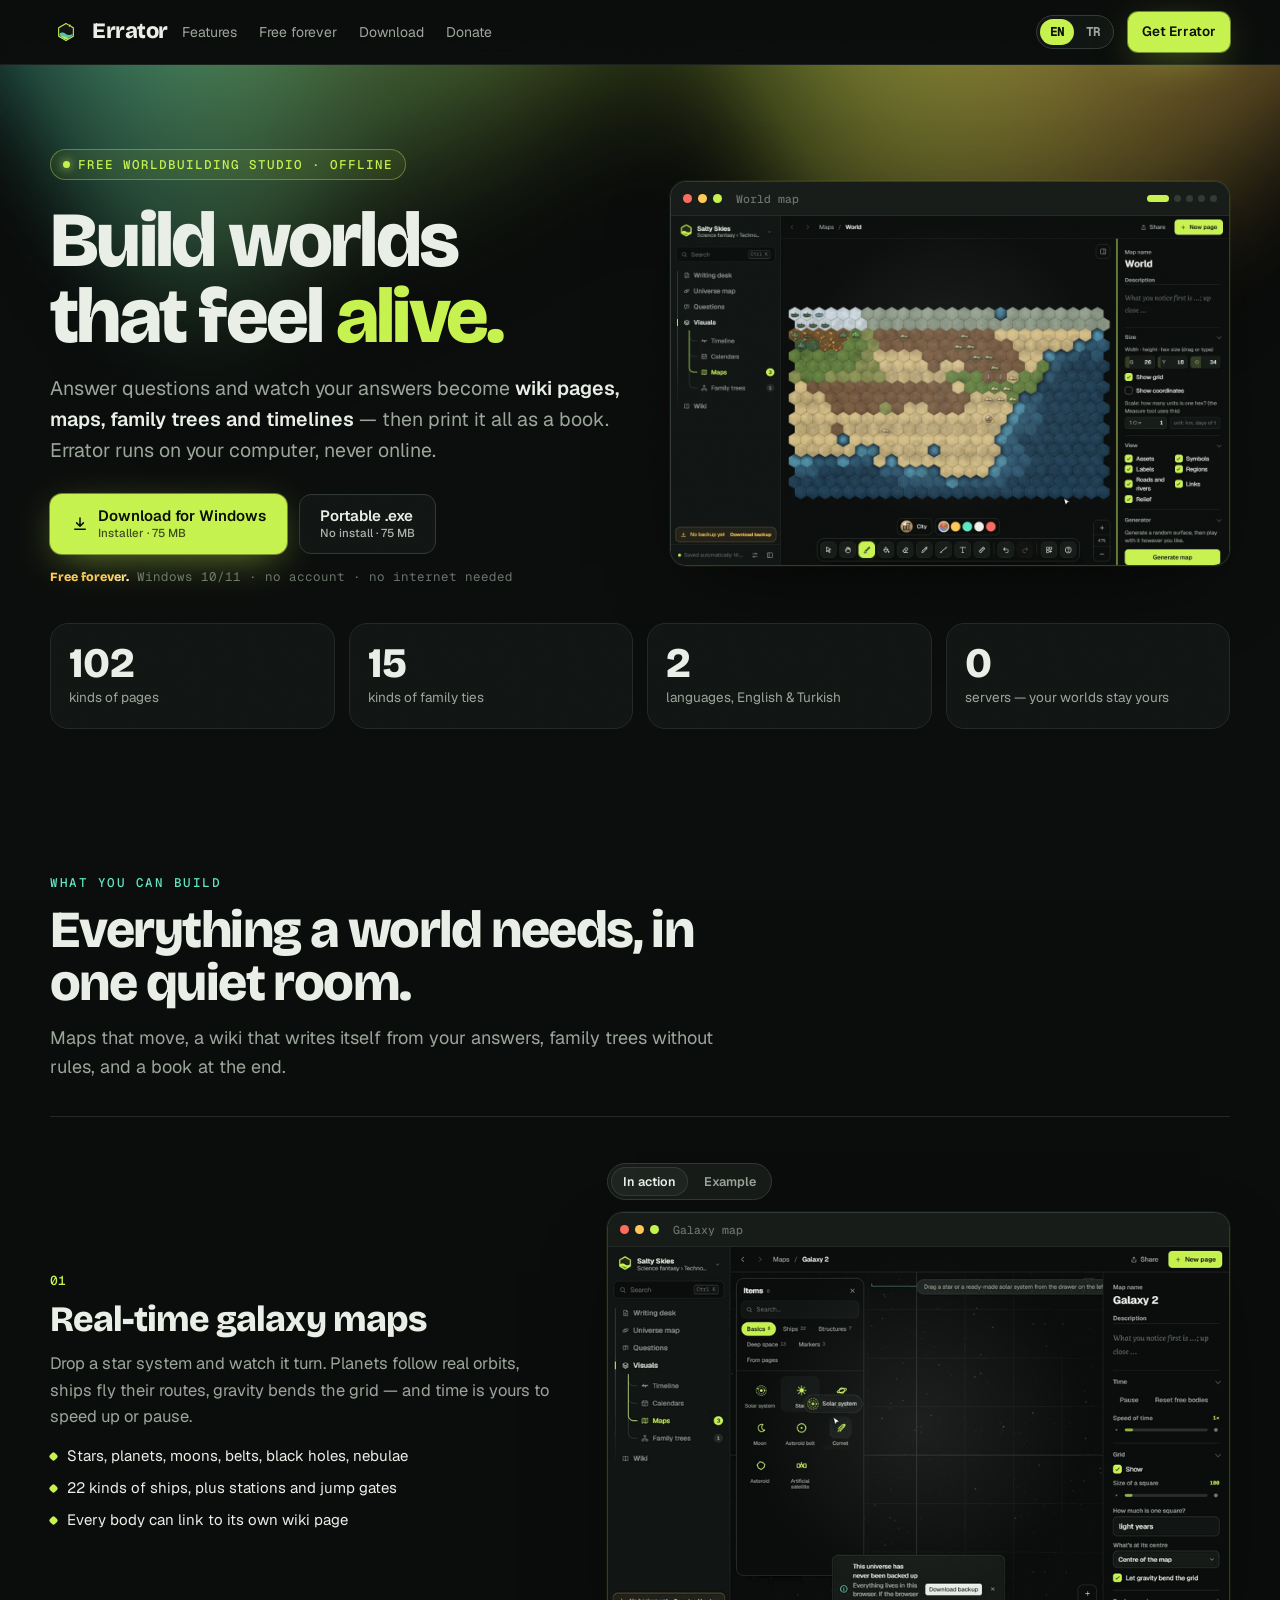
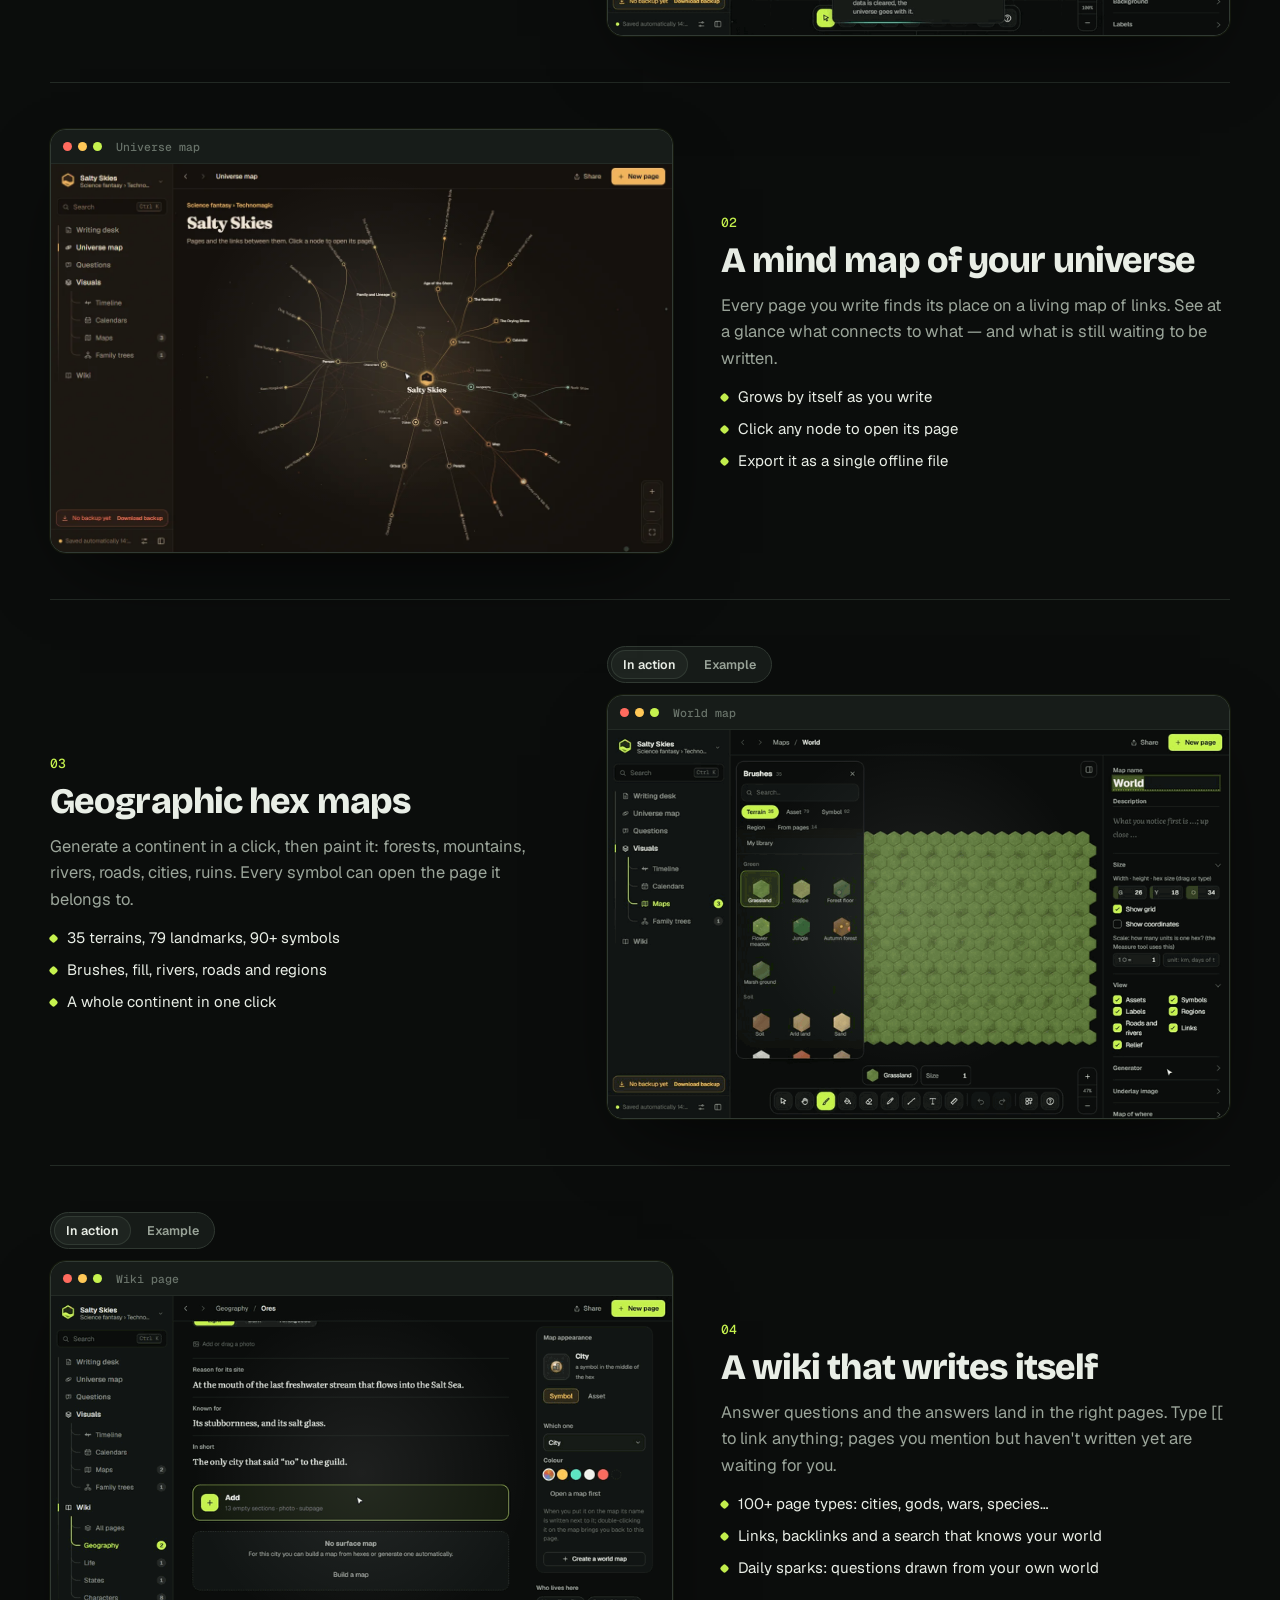
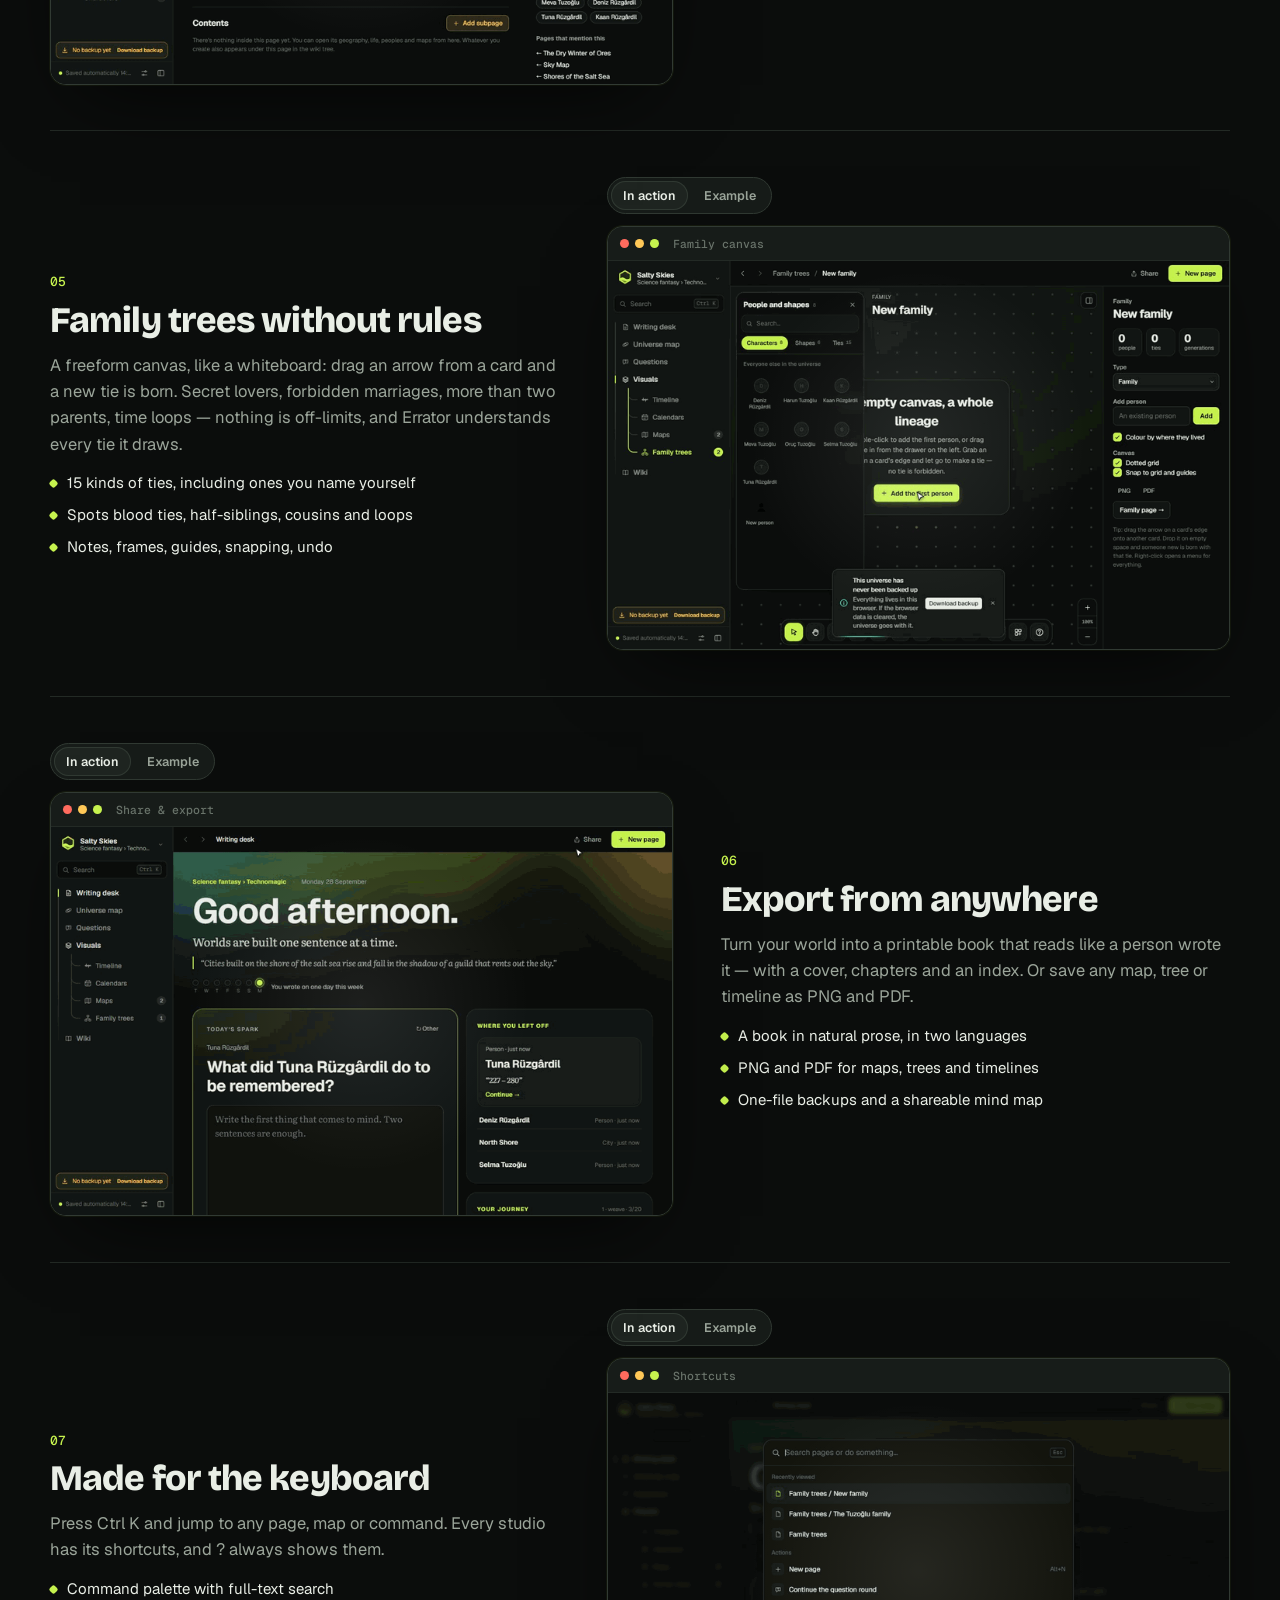
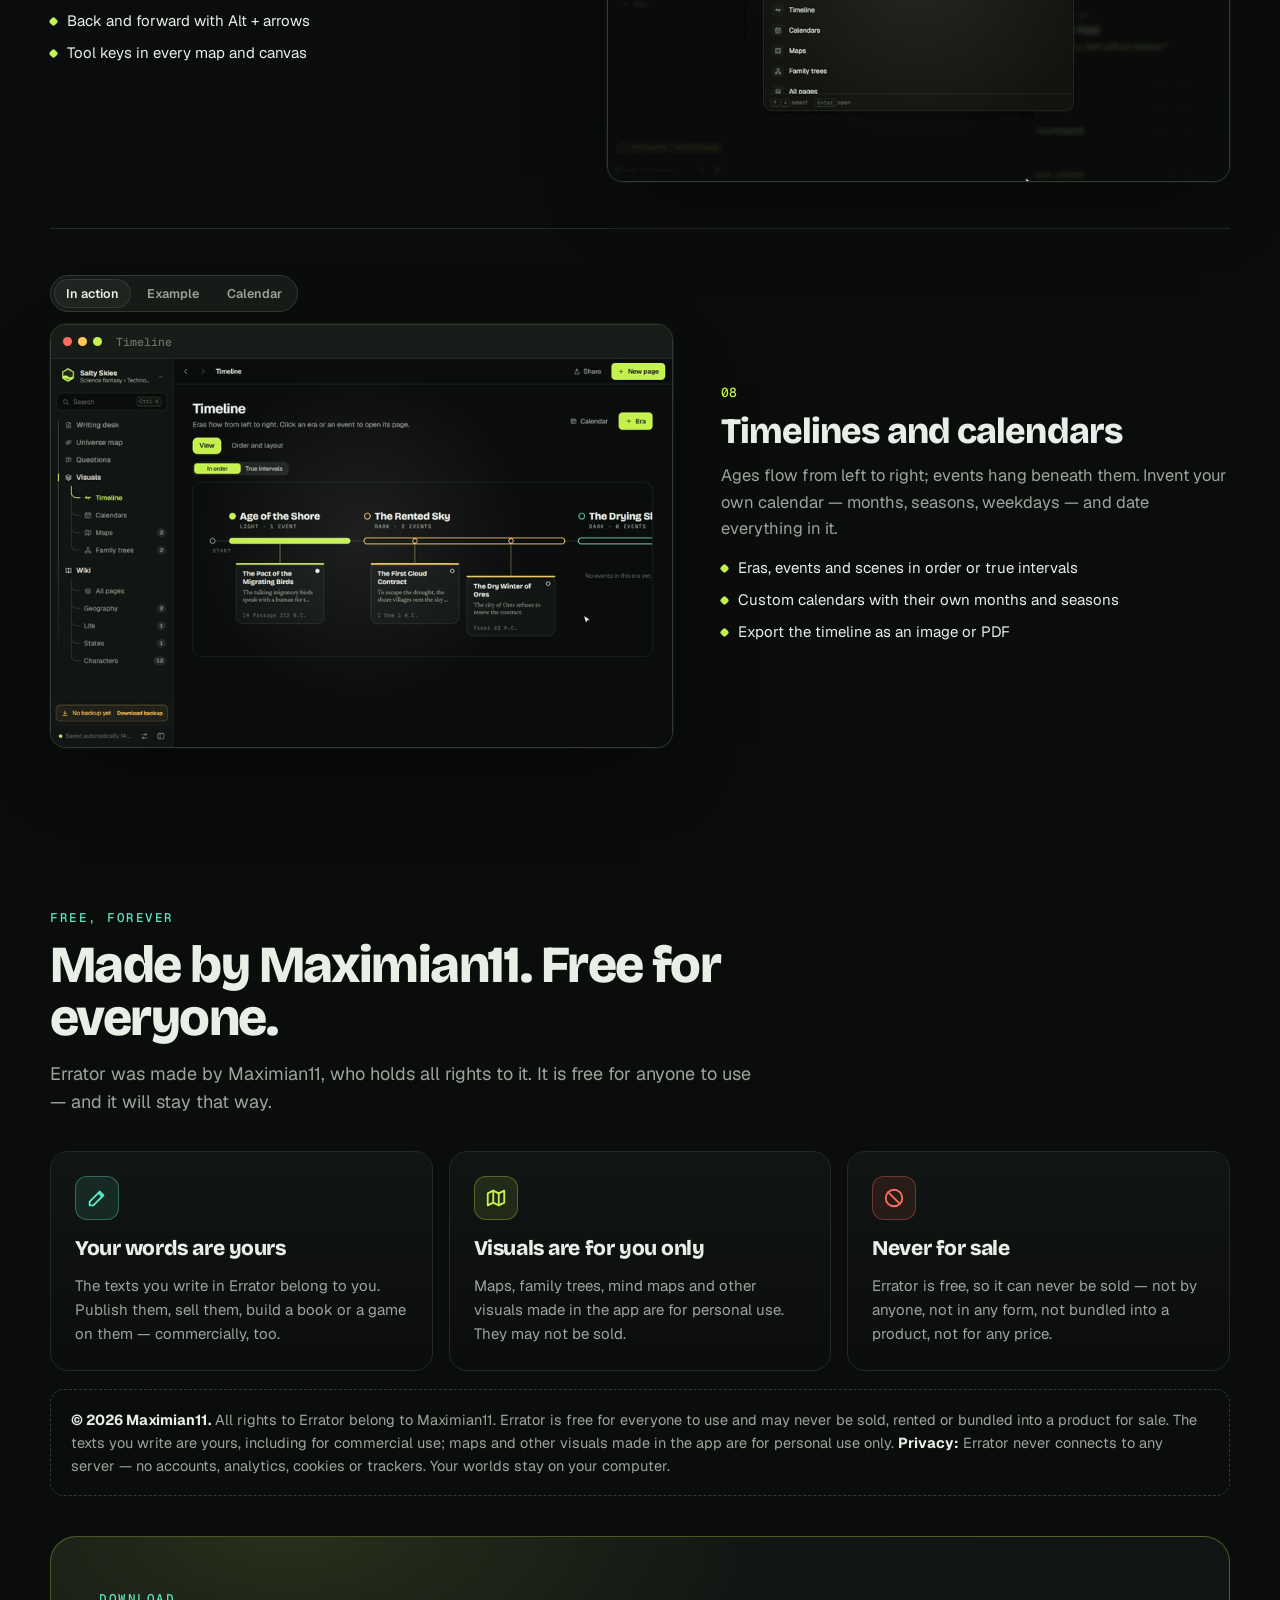
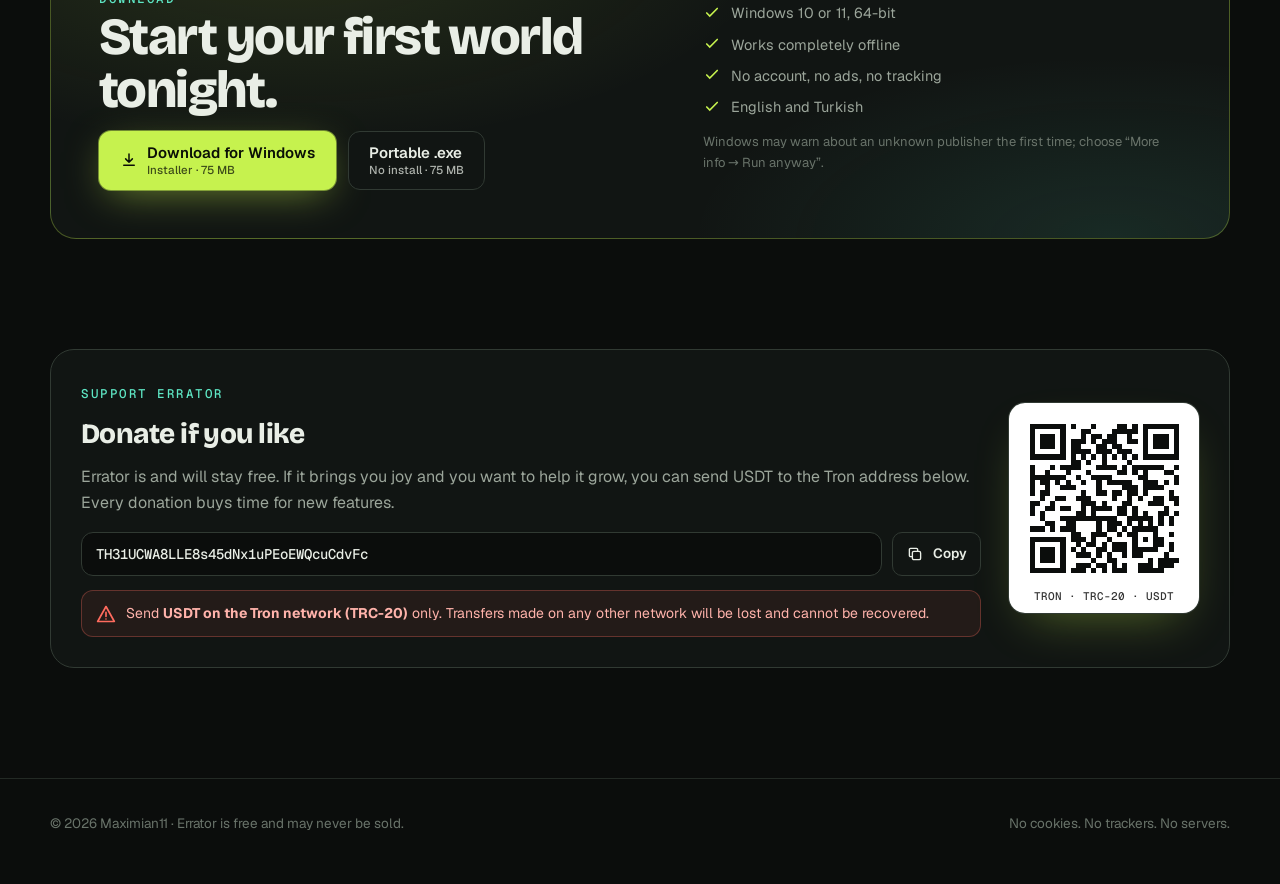
==== index.html @ 15fc93a7 "Add files via upload" ====
<!doctype html>
<html lang="en">
<head>
<meta charset="utf-8">
<meta name="viewport" content="width=device-width,initial-scale=1,viewport-fit=cover">
<title>Errator — a free worldbuilding studio</title>
<meta name="description" content="Errator is a free, offline worldbuilding studio: real-time galaxy maps, hex world maps, a living wiki, freeform family trees, timelines, calendars and printable books. Made by Maximian11.">
<meta name="theme-color" content="#0B0D0C">
<!-- İndirme adresi: boş kalırsa site github.io'daysa aynı reponun Releases'ından, değilse downloads/ klasöründen indirir.
     Başka bir yerde barındırırsan buraya exe'lerin bulunduğu klasörün adresini yaz, örn. https://github.com/KULLANICI/errator/releases/latest/download/ -->
<meta name="errator-release" content="">
<link rel="icon" type="image/png" href="assets/favicon.png">
<link rel="stylesheet" href="assets/fonts.css">
<script>document.documentElement.classList.add("js")</script>
<style>
/* Errator — Radyoaktif Limonata */
:root{--bg:#0B0D0C;--s1:#111513;--s2:#171C19;--s3:#1F2521;--line:#232A25;--line2:#313A33;--text:#E9EEE6;--muted:#9BA59A;--dim:#69736A;
  --lime:#C6F24E;--amber:#FFC857;--teal:#5EE6C4;--danger:#FF6B5E;--on-lime:#0A0F06;
  --display:"Bricolage Grotesque","Arial Narrow",system-ui,sans-serif;--ui:"Geist",system-ui,-apple-system,"Segoe UI",sans-serif;--mono:"Geist Mono",ui-monospace,Menlo,Consolas,monospace;--read:"Newsreader",Georgia,serif;
  --ease:cubic-bezier(.22,.8,.24,1);--r:18px;color-scheme:dark}
*{box-sizing:border-box}
html{scroll-behavior:smooth;-webkit-text-size-adjust:100%}
body{margin:0;background:var(--bg);color:var(--text);font-family:var(--ui);font-size:16px;line-height:1.6;-webkit-font-smoothing:antialiased;overflow-x:hidden}
body::before{content:"";position:fixed;inset:0;pointer-events:none;z-index:100;opacity:.045;mix-blend-mode:overlay;background-image:url("data:image/svg+xml,%3Csvg xmlns='http://www.w3.org/2000/svg' width='160' height='160'%3E%3Cfilter id='n'%3E%3CfeTurbulence type='fractalNoise' baseFrequency='.9' numOctaves='3' stitchTiles='stitch'/%3E%3C/filter%3E%3Crect width='100%25' height='100%25' filter='url(%23n)'/%3E%3C/svg%3E")}
a{color:inherit}
img{max-width:100%;display:block}
::selection{background:rgba(198,242,78,.3)}
:focus-visible{outline:2px solid var(--lime);outline-offset:3px;border-radius:6px}
.wrap{width:min(1180px,100% - 32px);margin:0 auto}
/* nav */
.nav{position:sticky;top:0;z-index:50;backdrop-filter:blur(14px);-webkit-backdrop-filter:blur(14px);background:color-mix(in srgb,var(--bg) 78%,transparent);border-bottom:1px solid color-mix(in srgb,var(--line) 70%,transparent)}
.nav .wrap{display:flex;align-items:center;gap:14px;height:64px}
.brand{display:flex;align-items:center;gap:10px;text-decoration:none;font-family:var(--display);font-weight:800;font-size:22px;letter-spacing:-.02em}
.brand img{width:32px;height:32px}
.nav .sp{flex:1}
.nav-links{display:flex;gap:22px;font-size:14px;color:var(--muted)}
.nav-links a{text-decoration:none;transition:color .2s}.nav-links a:hover{color:var(--text)}
.lang{display:inline-flex;border:1px solid var(--line2);border-radius:999px;padding:3px;gap:2px;background:var(--s1)}
.lang button{all:unset;cursor:pointer;font:600 12px var(--mono);padding:5px 10px;border-radius:999px;color:var(--muted)}
.lang button[aria-pressed="true"]{background:var(--lime);color:var(--on-lime)}
/* buttons */
.btn{all:unset;box-sizing:border-box;cursor:pointer;display:inline-flex;align-items:center;justify-content:center;gap:9px;padding:12px 20px;border-radius:12px;font-weight:600;font-size:15px;border:1px solid var(--line2);background:var(--s1);color:var(--text);transition:transform .2s var(--ease),background .2s,border-color .2s,box-shadow .2s;position:relative;text-align:center}
.btn:hover{border-color:var(--muted)}
.btn.primary{background:var(--lime);color:var(--on-lime);border-color:transparent;box-shadow:0 0 0 1px rgba(198,242,78,.5),0 10px 40px -10px rgba(198,242,78,.55)}
.btn.primary:hover{box-shadow:0 0 0 1px rgba(198,242,78,.7),0 14px 50px -8px rgba(198,242,78,.7)}
.btn svg{width:18px;height:18px;flex:none}
.btn small{display:block;font-weight:500;font-size:11.5px;opacity:.72}
.btn .bt{display:flex;flex-direction:column;align-items:flex-start;line-height:1.25}
.btn.sm{padding:8px 13px;font-size:13.5px;border-radius:10px}
/* hero */
.hero{position:relative;padding:84px 0 40px;overflow:hidden}
.hero-sky{position:absolute;left:0;right:0;top:-40px;height:620px;pointer-events:none;opacity:.62;-webkit-mask:linear-gradient(#000 35%,transparent);mask:linear-gradient(#000 35%,transparent)}
.hero-sky canvas{width:100%;height:100%;display:block}
.hero-g{position:relative;display:grid;grid-template-columns:minmax(0,1.02fr) minmax(0,1fr);gap:48px;align-items:center}
.kick{display:inline-flex;align-items:center;gap:8px;font:500 12.5px var(--mono);letter-spacing:.08em;text-transform:uppercase;color:var(--lime);padding:6px 12px;border:1px solid rgba(198,242,78,.35);border-radius:999px;background:rgba(198,242,78,.07)}
.kick i{width:7px;height:7px;border-radius:50%;background:var(--lime);box-shadow:0 0 10px var(--lime);animation:pulse 2s infinite}
@keyframes pulse{50%{opacity:.35}}
h1.title{font-family:var(--display);font-weight:800;font-size:clamp(42px,6.2vw,78px);line-height:.98;letter-spacing:-.035em;margin:22px 0 18px}
.rot{display:inline-block;position:relative;color:var(--lime);min-width:1ch;white-space:nowrap}
.rot span{display:inline-block;transition:transform .5s var(--ease),opacity .4s,filter .4s}
.rot span.out{transform:translateY(-40%);opacity:0;filter:blur(6px)}
.rot span.in{transform:translateY(40%);opacity:0;filter:blur(6px)}
.lead{font-size:clamp(17px,1.6vw,19.5px);color:var(--muted);max-width:34em;margin:0 0 28px}
.lead b{color:var(--text);font-weight:600}
.cta{display:flex;flex-wrap:wrap;gap:12px;align-items:center}
.cta-note{margin-top:14px;font:12.5px var(--mono);color:var(--dim)}
.free{font-family:var(--display);font-weight:800}
.shiny{background:linear-gradient(110deg,var(--amber) 35%,#fff7d6 50%,var(--amber) 65%);background-size:220% 100%;-webkit-background-clip:text;background-clip:text;color:transparent;animation:shine 3.2s linear infinite}
@keyframes shine{from{background-position:120% 0}to{background-position:-120% 0}}
/* media frames */
.frame{position:relative;border-radius:16px;overflow:hidden;background:var(--s1);border:1px solid var(--line2);box-shadow:0 30px 80px -30px rgba(0,0,0,.8),0 0 0 1px rgba(198,242,78,.06);transform-style:preserve-3d;will-change:transform}
.frame .bar{display:flex;align-items:center;gap:6px;padding:9px 12px;border-bottom:1px solid var(--line);background:var(--s2)}
.frame .bar i{width:9px;height:9px;border-radius:50%;background:var(--line2)}
.frame .bar i:first-child{background:#FF6B5E}.frame .bar i:nth-child(2){background:var(--amber)}.frame .bar i:nth-child(3){background:var(--lime)}
.frame .bar b{margin-left:8px;font:500 11.5px var(--mono);color:var(--dim)}
.frame img{width:100%;aspect-ratio:16/10;object-fit:cover;background:#0d100e}
.frame::after{content:"";position:absolute;inset:0;pointer-events:none;background:radial-gradient(circle at var(--gx,50%) var(--gy,50%),rgba(255,255,255,.08),transparent 45%)}
.slides{position:relative;aspect-ratio:16/10;background:#0d100e}
.slides img{position:absolute;inset:0;height:100%;opacity:0;transform:scale(1.03);transition:opacity .9s var(--ease),transform 5s linear}
.slides img.on{opacity:1;transform:scale(1)}
.dots{margin-left:auto;display:flex;align-items:center;gap:5px}
.dots button{all:unset;cursor:pointer;width:7px;height:7px;border-radius:99px;background:var(--line2);transition:width .3s var(--ease),background .3s}
.dots button[aria-current="true"]{width:22px;background:var(--lime)}
.mtabs{display:inline-flex;gap:4px;padding:3px;border-radius:999px;background:var(--s2);border:1px solid var(--line2);margin-bottom:12px}
.mtabs button{all:unset;cursor:pointer;font:600 12.5px var(--ui);padding:6px 12px;border-radius:999px;color:var(--muted)}
.mtabs button[aria-pressed="true"]{background:var(--s3);color:var(--text);box-shadow:inset 0 0 0 1px var(--line2)}
/* stats */
.stats{display:grid;grid-template-columns:repeat(4,1fr);gap:14px;margin:26px 0 10px}
.stat{padding:18px;border-radius:var(--r);border:1px solid var(--line);background:var(--s1)}
.stat b{display:block;font-family:var(--display);font-weight:800;font-size:clamp(28px,3.4vw,42px);line-height:1;color:var(--text)}
.stat span{font-size:13.5px;color:var(--muted)}
/* sections */
section{position:relative}
[id]{scroll-margin-top:84px}
.sec{padding:90px 0 20px}
.sec-h{max-width:44em;margin-bottom:34px}
.eyebrow{font:500 12.5px var(--mono);letter-spacing:.12em;text-transform:uppercase;color:var(--teal)}
h2{font-family:var(--display);font-weight:800;font-size:clamp(32px,4.2vw,52px);line-height:1.02;letter-spacing:-.03em;margin:10px 0 14px}
.sec-h p{color:var(--muted);font-size:18px;margin:0}
.feat{display:grid;grid-template-columns:minmax(0,.9fr) minmax(0,1.1fr);gap:48px;align-items:center;padding:46px 0;border-top:1px solid var(--line)}
.feat:nth-of-type(even){grid-template-columns:minmax(0,1.1fr) minmax(0,.9fr)}
.feat:nth-of-type(even) .ft{order:2}
.fnum{font:500 13px var(--mono);color:var(--lime)}
.feat h3{font-family:var(--display);font-weight:800;font-size:clamp(26px,2.8vw,36px);letter-spacing:-.025em;line-height:1.05;margin:8px 0 12px}
.feat p{color:var(--muted);margin:0 0 14px;font-size:16.5px}
.feat ul{margin:0;padding:0;list-style:none;display:grid;gap:8px}
.feat li{display:flex;gap:10px;font-size:15px;color:var(--text)}
.feat li::before{content:"";flex:none;width:7px;height:7px;margin-top:9px;border-radius:2px;background:var(--lime);transform:rotate(45deg)}
.spot{position:relative}
.spot::before{content:"";position:absolute;inset:-1px;border-radius:inherit;pointer-events:none;opacity:0;transition:opacity .3s;background:radial-gradient(420px circle at var(--mx,50%) var(--my,50%),rgba(198,242,78,.14),transparent 45%)}
.spot:hover::before{opacity:1}
/* rights */
.rights{display:grid;grid-template-columns:repeat(3,1fr);gap:16px}
.card{padding:24px;border-radius:var(--r);border:1px solid var(--line);background:linear-gradient(180deg,var(--s1),var(--bg));overflow:hidden}
.card h4{font-family:var(--display);font-size:21px;font-weight:800;letter-spacing:-.02em;margin:12px 0 8px}
.card p{margin:0;color:var(--muted);font-size:15px}
.card .ic{width:44px;height:44px;border-radius:12px;display:grid;place-items:center;background:rgba(198,242,78,.1);border:1px solid rgba(198,242,78,.3);color:var(--lime)}
.card .ic svg{width:22px;height:22px}
.card.no .ic{background:rgba(255,107,94,.1);border-color:rgba(255,107,94,.35);color:var(--danger)}
.card.yes .ic{background:rgba(94,230,196,.1);border-color:rgba(94,230,196,.35);color:var(--teal)}
.legal{margin-top:18px;padding:18px 20px;border-radius:14px;border:1px dashed var(--line2);color:var(--muted);font-size:14.5px}
.legal b{color:var(--text)}
/* download */
.dl{margin-top:40px;padding:48px;border-radius:26px;border:1px solid rgba(198,242,78,.3);background:radial-gradient(700px 300px at 20% 0%,rgba(198,242,78,.12),transparent 70%),radial-gradient(600px 260px at 90% 100%,rgba(94,230,196,.1),transparent 70%),var(--s1);display:grid;grid-template-columns:1.2fr 1fr;gap:30px;align-items:center}
.dl h2{margin-top:0}
.dl .cta{justify-content:flex-start}
.req{display:grid;gap:8px;font-size:14.5px;color:var(--muted)}
.req div{display:flex;gap:10px;align-items:center}
.req svg{width:18px;height:18px;color:var(--lime);flex:none}
/* donate */
.don{display:grid;grid-template-columns:1fr auto;gap:28px;align-items:center;padding:30px;border-radius:24px;border:1px solid var(--line2);background:var(--s1)}
.don h3{font-family:var(--display);font-size:28px;font-weight:800;letter-spacing:-.02em;margin:6px 0 8px}
.don p{margin:0 0 16px;color:var(--muted)}
.addr{display:flex;gap:10px;align-items:stretch;flex-wrap:wrap}
.addr code{flex:1;min-width:0;font:500 14px var(--mono);padding:12px 14px;border-radius:12px;background:var(--bg);border:1px solid var(--line2);word-break:break-all;user-select:all}
.warn{margin-top:14px;display:flex;gap:10px;padding:12px 14px;border-radius:12px;background:rgba(255,107,94,.08);border:1px solid rgba(255,107,94,.3);color:#FFB3AB;font-size:14px;line-height:1.5}
.warn svg{width:20px;height:20px;flex:none;color:var(--danger);margin-top:1px}
.qr{width:190px;padding:10px;border-radius:16px;background:#fff;box-shadow:0 0 0 1px var(--line2),0 20px 50px -20px rgba(198,242,78,.4)}
.qr img{width:100%;height:auto;aspect-ratio:1;image-rendering:pixelated}
.qr figcaption{font:500 11px var(--mono);color:#333;text-align:center;margin-top:6px}
.don-link{margin-top:14px}
/* footer */
footer{margin-top:90px;padding:34px 0 50px;border-top:1px solid var(--line);color:var(--dim);font-size:13.5px}
footer .wrap{display:flex;flex-wrap:wrap;gap:14px 24px;justify-content:space-between;align-items:center}
.toast{position:fixed;left:50%;bottom:24px;transform:translateX(-50%) translateY(20px);opacity:0;z-index:200;padding:10px 16px;border-radius:12px;background:var(--s3);border:1px solid var(--line2);font-size:14px;transition:all .3s var(--ease);pointer-events:none}
.toast.on{opacity:1;transform:translateX(-50%) translateY(0)}
/* reveal (React Bits: AnimatedContent / FadeContent) */
.js .rv{opacity:0;transform:translateY(26px);filter:blur(6px);transition:opacity .8s var(--ease),transform .8s var(--ease),filter .8s var(--ease)}
.js .rv.in{opacity:1;transform:none;filter:none}
@media (prefers-reduced-motion:reduce){ .js .rv{opacity:1;transform:none;filter:none;transition:none} .shiny,.kick i{animation:none} html{scroll-behavior:auto} }
/* responsive */
@media (max-width:980px){
  .hero-g,.feat,.feat:nth-of-type(even),.dl{grid-template-columns:1fr}
  .feat:nth-of-type(even) .ft{order:0}
  .rights{grid-template-columns:1fr}
  .stats{grid-template-columns:repeat(2,1fr)}
  .nav-links{display:none}
  .hero{padding-top:48px}
}
@media (max-width:640px){
  .dl{padding:26px}
  .don{grid-template-columns:1fr;padding:22px}
  .qr{margin:0 auto}
  .btn{width:100%}
  .cta{flex-direction:column;align-items:stretch}
  .nav .dlbtn{display:none}
  .sec{padding-top:64px}
  .feat{padding:34px 0;gap:26px}
}
</style>
</head>
<body>
<nav class="nav"><div class="wrap">
  <a class="brand" href="#top"><img src="assets/mark.svg" alt="">Errator</a>
  <div class="nav-links"><a href="#features" data-i="nav.features">Features</a><a href="#free" data-i="nav.free">Free forever</a><a href="#download" data-i="nav.download">Download</a><a href="#donate" data-i="nav.donate">Donate</a></div>
  <span class="sp"></span>
  <div class="lang" role="group" aria-label="Language"><button type="button" data-lang="en" aria-pressed="true">EN</button><button type="button" data-lang="tr" aria-pressed="false">TR</button></div>
  <a class="btn primary sm dlbtn spark" href="#download" data-i="nav.get">Get Errator</a>
</div></nav>

<header class="hero" id="top">
  <div class="hero-sky" id="sky"></div>
  <div class="wrap hero-g">
    <div>
      <span class="kick rv"><i></i><span data-i="hero.kick">Free worldbuilding studio · offline</span></span>
      <h1 class="title rv" id="h1"><span data-i="hero.t1">Build worlds</span><br><span data-i="hero.t2">that feel</span> <span class="rot" id="rot"><span>alive.</span></span></h1>
      <p class="lead rv" data-i-html="hero.lead">Answer questions and watch your answers become <b>wiki pages, maps, family trees and timelines</b> — then print it all as a book. Errator runs on your computer, never online.</p>
      <div class="cta rv">
        <a class="btn primary spark magnet" href="downloads/Errator-Setup.exe" download><svg viewBox="0 0 24 24" fill="none" stroke="currentColor" stroke-width="2" stroke-linecap="round" stroke-linejoin="round"><path d="M12 4v11m0 0-4.5-4.5M12 15l4.5-4.5M5 19h14"/></svg><span class="bt"><span data-i="dl.setup">Download for Windows</span><small data-i="dl.setupS">Installer · 75 MB</small></span></a>
        <a class="btn spark" href="downloads/Errator-Portable.exe" download><span class="bt"><span data-i="dl.port">Portable .exe</span><small data-i="dl.portS">No install · 75 MB</small></span></a>
      </div>
      <p class="cta-note rv"><span class="free shiny" data-i="hero.free">Free forever.</span> <span data-i="hero.note">Windows 10/11 · no account · no internet needed</span></p>
    </div>
    <div class="rv"><div class="frame tilt show" id="show"><div class="bar"><i></i><i></i><i></i><b id="show-l" data-i="m.geo">World map</b><div class="dots" id="show-d"></div></div>
      <div class="slides"><img class="on" src="media/geomap.webp" data-l="m.geo" alt="Errator world map" loading="eager"><img src="media/family.webp" data-l="m.fam" alt="" loading="lazy"><img src="media/galaxy.webp" data-l="m.galaxy2" alt="" loading="lazy"><img src="media/wiki.webp" data-l="m.wiki" alt="" loading="lazy"><img src="media/timeline.webp" data-l="m.tl" alt="" loading="lazy"></div>
      </div></div>
  </div>
  <div class="wrap"><div class="stats rv">
    <div class="stat spot"><b data-count="102">0</b><span data-i="st.pages">kinds of pages</span></div>
    <div class="stat spot"><b data-count="15">0</b><span data-i="st.ties">kinds of family ties</span></div>
    <div class="stat spot"><b data-count="2">0</b><span data-i="st.langs">languages, English & Turkish</span></div>
    <div class="stat spot"><b data-count="0">0</b><span data-i="st.servers">servers — your worlds stay yours</span></div>
  </div></div>
</header>

<main>
<section class="sec" id="features"><div class="wrap">
  <div class="sec-h rv"><span class="eyebrow" data-i="f.eye">What you can build</span><h2 data-i="f.h">Everything a world needs, in one quiet room.</h2><p data-i="f.p">Maps that move, a wiki that writes itself from your answers, family trees without rules, and a book at the end.</p></div>

  <article class="feat">
    <div class="ft rv"><span class="fnum">01</span><h3 data-i="f1.h">Real-time galaxy maps</h3><p data-i="f1.p">Drop a star system and watch it turn. Planets follow real orbits, ships fly their routes, gravity bends the grid — and time is yours to speed up or pause.</p>
      <ul><li data-i="f1.a">Stars, planets, moons, belts, black holes, nebulae</li><li data-i="f1.b">22 kinds of ships, plus stations and jump gates</li><li data-i="f1.c">Every body can link to its own wiki page</li></ul></div>
    <div class="rv"><div class="mtabs" data-media="galaxy"><button type="button" aria-pressed="true" data-v="gif" data-i="m.live">In action</button><button type="button" aria-pressed="false" data-v="webp" data-i="m.still">Example</button></div><div class="frame tilt"><div class="bar"><i></i><i></i><i></i><b data-i="m.galaxy2">Galaxy map</b></div><img data-m="galaxy" src="media/galaxy.gif" alt="" loading="lazy"></div></div>
  </article>

  <article class="feat">
    <div class="ft rv"><span class="fnum">02</span><h3 data-i="f2.h">A mind map of your universe</h3><p data-i="f2.p">Every page you write finds its place on a living map of links. See at a glance what connects to what — and what is still waiting to be written.</p>
      <ul><li data-i="f2.a">Grows by itself as you write</li><li data-i="f2.b">Click any node to open its page</li><li data-i="f2.c">Export it as a single offline file</li></ul></div>
    <div class="rv"><div class="frame tilt"><div class="bar"><i></i><i></i><i></i><b data-i="m.mind">Universe map</b></div><img src="media/mindmap.webp" alt="" loading="lazy"></div></div>
  </article>

  <article class="feat">
    <div class="ft rv"><span class="fnum">03</span><h3 data-i="f3.h">Geographic hex maps</h3><p data-i="f3.p">Generate a continent in a click, then paint it: forests, mountains, rivers, roads, cities, ruins. Every symbol can open the page it belongs to.</p>
      <ul><li data-i="f3.a">35 terrains, 79 landmarks, 90+ symbols</li><li data-i="f3.b">Brushes, fill, rivers, roads and regions</li><li data-i="f3.c">A whole continent in one click</li></ul></div>
    <div class="rv"><div class="mtabs" data-media="geomap"><button type="button" aria-pressed="true" data-v="gif" data-i="m.live">In action</button><button type="button" aria-pressed="false" data-v="webp" data-i="m.still">Example</button></div><div class="frame tilt"><div class="bar"><i></i><i></i><i></i><b data-i="m.geo">World map</b></div><img data-m="geomap" src="media/geomap.gif" alt="" loading="lazy"></div></div>
  </article>

  <article class="feat">
    <div class="ft rv"><span class="fnum">04</span><h3 data-i="f4.h">A wiki that writes itself</h3><p data-i="f4.p">Answer questions and the answers land in the right pages. Type <b>[[</b> to link anything; pages you mention but haven't written yet are waiting for you.</p>
      <ul><li data-i="f4.a">100+ page types: cities, gods, wars, species…</li><li data-i="f4.b">Links, backlinks and a search that knows your world</li><li data-i="f4.c">Daily sparks: questions drawn from your own world</li></ul></div>
    <div class="rv"><div class="mtabs" data-media="wiki"><button type="button" aria-pressed="true" data-v="gif" data-i="m.live">In action</button><button type="button" aria-pressed="false" data-v="webp" data-i="m.still">Example</button></div><div class="frame tilt"><div class="bar"><i></i><i></i><i></i><b data-i="m.wiki">Wiki page</b></div><img data-m="wiki" src="media/wiki.gif" alt="" loading="lazy"></div></div>
  </article>

  <article class="feat">
    <div class="ft rv"><span class="fnum">05</span><h3 data-i="f5.h">Family trees without rules</h3><p data-i="f5.p">A freeform canvas, like a whiteboard: drag an arrow from a card and a new tie is born. Secret lovers, forbidden marriages, more than two parents, time loops — nothing is off-limits, and Errator understands every tie it draws.</p>
      <ul><li data-i="f5.a">15 kinds of ties, including ones you name yourself</li><li data-i="f5.b">Spots blood ties, half-siblings, cousins and loops</li><li data-i="f5.c">Notes, frames, guides, snapping, undo</li></ul></div>
    <div class="rv"><div class="mtabs" data-media="family"><button type="button" aria-pressed="true" data-v="gif" data-i="m.live">In action</button><button type="button" aria-pressed="false" data-v="webp" data-i="m.still">Example</button></div><div class="frame tilt"><div class="bar"><i></i><i></i><i></i><b data-i="m.fam">Family canvas</b></div><img data-m="family" src="media/family.gif" alt="" loading="lazy"></div></div>
  </article>

  <article class="feat">
    <div class="ft rv"><span class="fnum">06</span><h3 data-i="f6.h">Export from anywhere</h3><p data-i="f6.p">Turn your world into a printable book that reads like a person wrote it — with a cover, chapters and an index. Or save any map, tree or timeline as PNG and PDF.</p>
      <ul><li data-i="f6.a">A book in natural prose, in two languages</li><li data-i="f6.b">PNG and PDF for maps, trees and timelines</li><li data-i="f6.c">One-file backups and a shareable mind map</li></ul></div>
    <div class="rv"><div class="mtabs" data-media="export"><button type="button" aria-pressed="true" data-v="gif" data-i="m.live">In action</button><button type="button" aria-pressed="false" data-v="webp" data-i="m.still">Example</button></div><div class="frame tilt"><div class="bar"><i></i><i></i><i></i><b data-i="m.exp">Share & export</b></div><img data-m="export" src="media/export.gif" alt="" loading="lazy"></div></div>
  </article>

  <article class="feat">
    <div class="ft rv"><span class="fnum">07</span><h3 data-i="f7.h">Made for the keyboard</h3><p data-i="f7.p">Press <b>Ctrl K</b> and jump to any page, map or command. Every studio has its shortcuts, and <b>?</b> always shows them.</p>
      <ul><li data-i="f7.a">Command palette with full-text search</li><li data-i="f7.b">Back and forward with Alt + arrows</li><li data-i="f7.c">Tool keys in every map and canvas</li></ul></div>
    <div class="rv"><div class="mtabs" data-media="shortcuts"><button type="button" aria-pressed="true" data-v="gif" data-i="m.live">In action</button><button type="button" aria-pressed="false" data-v="webp" data-i="m.still">Example</button></div><div class="frame tilt"><div class="bar"><i></i><i></i><i></i><b data-i="m.keys">Shortcuts</b></div><img data-m="shortcuts" src="media/shortcuts.gif" alt="" loading="lazy"></div></div>
  </article>

  <article class="feat">
    <div class="ft rv"><span class="fnum">08</span><h3 data-i="f8.h">Timelines and calendars</h3><p data-i="f8.p">Ages flow from left to right; events hang beneath them. Invent your own calendar — months, seasons, weekdays — and date everything in it.</p>
      <ul><li data-i="f8.a">Eras, events and scenes in order or true intervals</li><li data-i="f8.b">Custom calendars with their own months and seasons</li><li data-i="f8.c">Export the timeline as an image or PDF</li></ul></div>
    <div class="rv"><div class="mtabs" data-media="timeline"><button type="button" aria-pressed="true" data-v="gif" data-i="m.live">In action</button><button type="button" aria-pressed="false" data-v="webp" data-i="m.still">Example</button><button type="button" aria-pressed="false" data-v="cal" data-i="m.cal">Calendar</button></div><div class="frame tilt"><div class="bar"><i></i><i></i><i></i><b data-i="m.tl">Timeline</b></div><img data-m="timeline" src="media/timeline.gif" alt="" loading="lazy"></div></div>
  </article>
</div></section>

<section class="sec" id="free"><div class="wrap">
  <div class="sec-h rv"><span class="eyebrow" data-i="r.eye">Free, forever</span><h2 data-i="r.h">Made by Maximian11. Free for everyone.</h2><p data-i="r.p">Errator was made by Maximian11, who holds all rights to it. It is free for anyone to use — and it will stay that way.</p></div>
  <div class="rights">
    <div class="card yes spot rv"><div class="ic"><svg viewBox="0 0 24 24" fill="none" stroke="currentColor" stroke-width="2" stroke-linecap="round" stroke-linejoin="round"><path d="M4 20h4L19 9l-4-4L4 16z"/><path d="m13.5 6.5 4 4"/></svg></div><h4 data-i="r1.h">Your words are yours</h4><p data-i="r1.p">The texts you write in Errator belong to you. Publish them, sell them, build a book or a game on them — commercially, too.</p></div>
    <div class="card spot rv"><div class="ic"><svg viewBox="0 0 24 24" fill="none" stroke="currentColor" stroke-width="2" stroke-linecap="round" stroke-linejoin="round"><path d="M3 7l6-3 6 3 6-3v13l-6 3-6-3-6 3z"/><path d="M9 4v13M15 7v13"/></svg></div><h4 data-i="r2.h">Visuals are for you only</h4><p data-i="r2.p">Maps, family trees, mind maps and other visuals made in the app are for personal use. They may not be sold.</p></div>
    <div class="card no spot rv"><div class="ic"><svg viewBox="0 0 24 24" fill="none" stroke="currentColor" stroke-width="2" stroke-linecap="round" stroke-linejoin="round"><circle cx="12" cy="12" r="9"/><path d="m5.6 5.6 12.8 12.8"/></svg></div><h4 data-i="r3.h">Never for sale</h4><p data-i="r3.p">Errator is free, so it can never be sold — not by anyone, not in any form, not bundled into a product, not for any price.</p></div>
  </div>
  <p class="legal rv" data-i-html="r.legal"><b>© 2026 Maximian11.</b> All rights to Errator belong to Maximian11. Errator is free for everyone to use and may never be sold, rented or bundled into a product for sale. The texts you write are yours, including for commercial use; maps and other visuals made in the app are for personal use only. <b>Privacy:</b> Errator never connects to any server — no accounts, analytics, cookies or trackers. Your worlds stay on your computer.</p>

  <div class="dl rv" id="download">
    <div><span class="eyebrow" data-i="d.eye">Download</span><h2 data-i="d.h">Start your first world tonight.</h2>
      <div class="cta">
        <a class="btn primary spark magnet" href="downloads/Errator-Setup.exe" download><svg viewBox="0 0 24 24" fill="none" stroke="currentColor" stroke-width="2" stroke-linecap="round" stroke-linejoin="round"><path d="M12 4v11m0 0-4.5-4.5M12 15l4.5-4.5M5 19h14"/></svg><span class="bt"><span data-i="dl.setup">Download for Windows</span><small data-i="dl.setupS">Installer · 75 MB</small></span></a>
        <a class="btn spark" href="downloads/Errator-Portable.exe" download><span class="bt"><span data-i="dl.port">Portable .exe</span><small data-i="dl.portS">No install · 75 MB</small></span></a>
      </div></div>
    <div class="req">
      <div><svg viewBox="0 0 24 24" fill="none" stroke="currentColor" stroke-width="2.2" stroke-linecap="round"><path d="m5 12 4 4 10-10"/></svg><span data-i="d.r1">Windows 10 or 11, 64-bit</span></div>
      <div><svg viewBox="0 0 24 24" fill="none" stroke="currentColor" stroke-width="2.2" stroke-linecap="round"><path d="m5 12 4 4 10-10"/></svg><span data-i="d.r2">Works completely offline</span></div>
      <div><svg viewBox="0 0 24 24" fill="none" stroke="currentColor" stroke-width="2.2" stroke-linecap="round"><path d="m5 12 4 4 10-10"/></svg><span data-i="d.r3">No account, no ads, no tracking</span></div>
      <div><svg viewBox="0 0 24 24" fill="none" stroke="currentColor" stroke-width="2.2" stroke-linecap="round"><path d="m5 12 4 4 10-10"/></svg><span data-i="d.r4">English and Turkish</span></div>
      <p style="margin:6px 0 0;font-size:13px;color:var(--dim)" data-i="d.smart">Windows may warn about an unknown publisher the first time; choose “More info → Run anyway”.</p>
    </div>
  </div>
</div></section>

<section class="sec" id="donate"><div class="wrap">
  <div class="don rv">
    <div>
      <span class="eyebrow" data-i="n.eye">Support Errator</span>
      <h3 data-i="n.h">Donate if you like</h3>
      <p data-i="n.p">Errator is and will stay free. If it brings you joy and you want to help it grow, you can send USDT to the Tron address below. Every donation buys time for new features.</p>
      <div class="addr"><code id="tron">TH31UCWA8LLE8s45dNx1uPEoEWQcuCdvFc</code><button type="button" class="btn sm spark" id="copy"><svg viewBox="0 0 24 24" fill="none" stroke="currentColor" stroke-width="1.8" stroke-linecap="round" stroke-linejoin="round"><rect x="8.5" y="8.5" width="11" height="11" rx="2"/><path d="M15.5 8.5V6a1.5 1.5 0 0 0-1.5-1.5H6A1.5 1.5 0 0 0 4.5 6v8A1.5 1.5 0 0 0 6 15.5h2.5"/></svg><span data-i="n.copy">Copy</span></button></div>
      <div class="warn"><svg viewBox="0 0 24 24" fill="none" stroke="currentColor" stroke-width="2" stroke-linecap="round" stroke-linejoin="round"><path d="M12 3 2 21h20z"/><path d="M12 10v5M12 18v.01"/></svg><span data-i-html="n.warn">Send <b>USDT on the Tron network (TRC-20)</b> only. Transfers made on any other network will be lost and cannot be recovered.</span></div>
      <!-- BAĞIŞ BAĞLANTISI: ileride buraya bir bağış linki eklenebilir, örn. <a class="btn sm" href="https://…">Buy me a coffee</a> -->
      <div class="don-link" id="donlink" hidden></div>
    </div>
    <figure class="qr" style="margin:0"><img src="assets/tron-qr.png" alt="QR code of the Tron (TRC-20) address" width="420" height="420"><figcaption>TRON · TRC-20 · USDT</figcaption></figure>
  </div>
</div></section>
</main>

<footer><div class="wrap">
  <span>© 2026 Maximian11 · <span data-i="ft.free">Errator is free and may never be sold.</span></span>
  <span data-i="ft.priv">No cookies. No trackers. No servers.</span>
</div></footer>
<div class="toast" id="toast" role="status" aria-live="polite"></div>

<script>
// ---- dil: ilk açılışta İngilizce ----
const T={
 en:{},
 tr:{"nav.features":"Özellikler","nav.free":"Hep ücretsiz","nav.download":"İndir","nav.donate":"Bağış","nav.get":"Errator'u indir",
  "hero.kick":"Ücretsiz dünya kurma stüdyosu · internetsiz","hero.t1":"Dünyalar kur,","hero.t2":"bırak","hero.lead":"Sorulara cevap ver, cevapların <b>wiki sayfalarına, haritalara, soy ağaçlarına ve zaman çizgilerine</b> dönüşsün — sonra hepsini bir kitap olarak bas. Errator internette değil, senin bilgisayarında çalışır.",
  "dl.setup":"Windows için indir","dl.setupS":"Kurulum · 75 MB","dl.port":"Taşınabilir .exe","dl.portS":"Kurulumsuz · 75 MB","hero.free":"Sonsuza dek ücretsiz.","hero.note":"Windows 10/11 · hesap yok · internet gerekmez",
  "m.galaxy":"Galaksi haritası · canlı","st.pages":"sayfa türü","st.ties":"akrabalık bağı türü","st.langs":"dil: Türkçe ve İngilizce","st.servers":"sunucu — dünyaların senin",
  "f.eye":"Neler kurabilirsin","f.h":"Bir dünyanın ihtiyacı olan her şey, tek bir sakin odada.","f.p":"Hareket eden haritalar, cevaplarından kendini yazan bir wiki, kuralsız soy ağaçları ve en sonunda bir kitap.",
  "f1.h":"Gerçek zamanlı galaksi haritaları","f1.p":"Bir yıldız sistemi bırak, dönmesini izle. Gezegenler gerçek yörüngelerde döner, gemiler rotalarında uçar, kütleçekimi ızgarayı büker — zamanı hızlandırmak ya da durdurmak senin elinde.",
  "f1.a":"Yıldızlar, gezegenler, aylar, kuşaklar, kara delikler, bulutsular","f1.b":"22 çeşit gemi, üstüne istasyonlar ve atlama kapıları","f1.c":"Her gök cismi kendi wiki sayfasına bağlanabilir",
  "m.live":"Canlı","m.still":"Örnek","m.cal":"Takvim","m.galaxy2":"Galaksi haritası",
  "f2.h":"Evreninin zihin haritası","f2.p":"Yazdığın her sayfa, bağlantılardan örülü yaşayan bir haritada yerini bulur. Neyin neye bağlı olduğunu — ve hâlâ yazılmayı bekleyenleri — bir bakışta gör.","f2.a":"Sen yazdıkça kendiliğinden büyür","f2.b":"Bir düğüme tıkla, sayfası açılsın","f2.c":"Tek, internetsiz bir dosya olarak dışa aktar","m.mind":"Evren haritası",
  "f3.h":"Altıgen coğrafi haritalar","f3.p":"Tek tıkla bir kıta üret, sonra boya: ormanlar, dağlar, nehirler, yollar, şehirler, harabeler. Her sembol ait olduğu sayfayı açabilir.","f3.a":"35 zemin, 79 arazi öğesi, 90'dan çok sembol","f3.b":"Fırça, kova, nehir, yol ve bölgeler","f3.c":"Tek tıkla koca bir kıta","m.geo":"Dünya haritası",
  "f4.h":"Kendini yazan bir wiki","f4.p":"Sorulara cevap ver, cevaplar doğru sayfalara yerleşsin. Bağlantı için <b>[[</b> yaz; adını andığın ama henüz yazmadığın sayfalar seni bekler.","f4.a":"100'den çok sayfa türü: şehirler, tanrılar, savaşlar, türler…","f4.b":"Bağlantılar, geri bağlantılar ve dünyanı tanıyan bir arama","f4.c":"Günün kıvılcımı: kendi dünyandan çıkan sorular","m.wiki":"Wiki sayfası",
  "f5.h":"Kuralsız soy ağaçları","f5.p":"Beyaz tahta gibi serbest bir tuval: bir karttan ok sürükle, yeni bir bağ doğsun. Gizli sevgililer, yasak evlilikler, ikiden çok ebeveyn, zaman döngüleri — hiçbir şey yasak değil ve Errator çizdiği her bağı anlar.","f5.a":"15 bağ türü; adını senin koyduğun özel bağlar da dahil","f5.b":"Kan bağını, yarım kardeşi, kuzeni ve döngüleri fark eder","f5.c":"Notlar, çerçeveler, kılavuzlar, yapışma, geri alma","m.fam":"Soy tuvali",
  "f6.h":"Her yerden çıktı al","f6.p":"Dünyanı, bir insanın yazdığı gibi okunan basılabilir bir kitaba çevir — kapak, bölümler ve dizinle. Ya da her haritayı, ağacı ve zaman çizgisini PNG ve PDF olarak kaydet.","f6.a":"Doğal bir anlatımla kitap, iki dilde","f6.b":"Haritalar, ağaçlar ve zaman çizgileri için PNG ve PDF","f6.c":"Tek dosyalık yedekler ve paylaşılabilir zihin haritası","m.exp":"Paylaş ve dışa aktar",
  "f7.h":"Klavye için yapıldı","f7.p":"<b>Ctrl K</b>'ye bas, herhangi bir sayfaya, haritaya ya da komuta atla. Her stüdyonun kısayolları var ve <b>?</b> hepsini gösterir.","f7.a":"Tam metin aramalı komut paleti","f7.b":"Alt + oklarla geri ve ileri","f7.c":"Her harita ve tuvalde araç tuşları","m.keys":"Kısayollar",
  "f8.h":"Zaman çizgileri ve takvimler","f8.p":"Çağlar soldan sağa akar, olaylar altlarında durur. Kendi takvimini uydur — aylar, mevsimler, günler — ve her şeyi onunla tarihlendir.","f8.a":"Çağlar, olaylar ve sahneler; sıralı ya da gerçek aralıklarla","f8.b":"Kendi ayları ve mevsimleri olan özel takvimler","f8.c":"Zaman çizgisini görsel ya da PDF olarak dışa aktar","m.tl":"Zaman çizgisi",
  "r.eye":"Hep ücretsiz","r.h":"Maximian11 yaptı. Herkese ücretsiz.","r.p":"Errator'u Maximian11 yaptı ve bütün hakları ona aittir. Herkes ücretsiz kullanabilir — ve hep öyle kalacak.",
  "r1.h":"Kelimelerin senin","r1.p":"Errator'da yazdığın metinler sana aittir. Yayımla, sat, üzerine bir kitap ya da oyun kur — ticari olarak da.","r2.h":"Görseller yalnızca senin için","r2.p":"Uygulamada üretilen haritalar, soy ağaçları, zihin haritaları ve öteki görseller kişisel kullanım içindir. Satılamaz.",
  "r3.h":"Asla satılmaz","r3.p":"Errator ücretsizdir; bu yüzden asla satılamaz — hiç kimse tarafından, hiçbir biçimde, bir ürünün parçası olarak da, hiçbir fiyata.",
  "r.legal":"<b>© 2026 Maximian11.</b> Errator'un bütün hakları Maximian11'e aittir. Errator herkesin ücretsiz kullanımına açıktır; satılamaz, kiralanamaz, satılık bir ürünün parçası yapılamaz. Yazdığın metinler senindir, ticari olarak da kullanabilirsin; uygulamada üretilen haritalar ve öteki görseller yalnızca kişisel kullanım içindir. <b>Gizlilik:</b> Errator hiçbir sunucuya bağlanmaz — hesap, analitik, çerez ya da izleyici yoktur. Dünyaların senin bilgisayarında kalır.",
  "d.eye":"İndir","d.h":"İlk dünyana bu gece başla.","d.r1":"Windows 10 ya da 11, 64 bit","d.r2":"Tamamen internetsiz çalışır","d.r3":"Hesap yok, reklam yok, izleme yok","d.r4":"Türkçe ve İngilizce","d.smart":"Windows ilk açılışta bilinmeyen yayıncı uyarısı verebilir; “Ek bilgi → Yine de çalıştır”ı seç.",
  "n.eye":"Errator'a destek ol","n.h":"İstersen bağış yapabilirsin","n.p":"Errator ücretsizdir ve öyle kalacak. Sana keyif veriyorsa ve büyümesine yardım etmek istersen, aşağıdaki Tron adresine USDT gönderebilirsin. Her bağış yeni özellikler için zaman demek.",
  "n.copy":"Kopyala","n.warn":"Yalnızca <b>Tron ağı (TRC-20) üzerinden USDT</b> gönder. Başka ağlardan yapılan transferler kaybolur ve geri alınamaz.","n.copied":"Adres kopyalandı","n.nocopy":"Kopyalanamadı; adresi elle seç",
  "ft.free":"Errator ücretsizdir ve asla satılamaz.","ft.priv":"Çerez yok. İzleyici yok. Sunucu yok.","rot":["yaşasınlar.","nefes alsınlar.","büyüsünler.","konuşsunlar."],"title":"Errator — ücretsiz dünya kurma stüdyosu"},
};
T.en.rot=["alive.","yours.","real.","lasting."]; T.en["n.copied"]="Address copied"; T.en["n.nocopy"]="Couldn’t copy — select the address by hand"; T.en.title="Errator — a free worldbuilding studio";
const EN={}; document.querySelectorAll('[data-i]').forEach(e=>EN[e.dataset.i]=e.textContent); document.querySelectorAll('[data-i-html]').forEach(e=>EN[e.dataset.iHtml]=e.innerHTML);
let LANG=(()=>{ try{ return localStorage.getItem('errator.site.lang')==='tr'?'tr':'en' }catch(e){ return 'en' } })();
function t(k){ return LANG==='tr'&&T.tr[k]!=null?T.tr[k]:(T.en[k]!=null?T.en[k]:EN[k]) }
function applyLang(){ document.documentElement.lang=LANG; document.title=t('title');
  document.querySelectorAll('[data-i]').forEach(e=>{ const v=LANG==='tr'?T.tr[e.dataset.i]:EN[e.dataset.i]; if(v!=null) e.textContent=v });
  document.querySelectorAll('[data-i-html]').forEach(e=>{ const v=LANG==='tr'?T.tr[e.dataset.iHtml]:EN[e.dataset.iHtml]; if(v!=null) e.innerHTML=v });
  document.querySelectorAll('.lang button').forEach(b=>b.setAttribute('aria-pressed',String(b.dataset.lang===LANG))); ri=0; rotSet(t('rot')[0],true) }
document.querySelectorAll('.lang button').forEach(b=>b.addEventListener('click',()=>{ LANG=b.dataset.lang; try{ localStorage.setItem('errator.site.lang',LANG) }catch(e){} applyLang() }));
const motion=!matchMedia('(prefers-reduced-motion: reduce)').matches;

// ---- React Bits: RotatingText ----
const rot=document.getElementById('rot'); let ri=0;
function rotSet(w,now){ const old=rot.querySelector('span'); const n=document.createElement('span'); n.textContent=w; if(now||!motion){ rot.innerHTML=''; rot.appendChild(n); return }
  n.className='in'; rot.appendChild(n); if(old){ old.className='out'; old.style.position='absolute'; old.style.left='0'; setTimeout(()=>old.remove(),520) } requestAnimationFrame(()=>requestAnimationFrame(()=>n.className='')) }
setInterval(()=>{ const L=t('rot'); ri=(ri+1)%L.length; rotSet(L[ri]) },2600);

// ---- React Bits: Aurora (WebGL) ----
function aurora(){ const host=document.getElementById('sky'); const cv=document.createElement('canvas'); host.appendChild(cv); const gl=cv.getContext('webgl',{premultipliedAlpha:true,alpha:true}); if(!gl){ host.style.background='radial-gradient(800px 300px at 30% 0%,rgba(198,242,78,.2),transparent 70%)'; return }
  const VS='attribute vec2 p;void main(){gl_Position=vec4(p,0.,1.);}';
  const FS=`precision highp float;uniform float uT;uniform vec3 c0;uniform vec3 c1;uniform vec3 c2;uniform vec2 uR;
vec3 permute(vec3 x){return mod(((x*34.0)+1.0)*x,289.0);}
float snoise(vec2 v){const vec4 C=vec4(0.211324865405187,0.366025403784439,-0.577350269189626,0.024390243902439);vec2 i=floor(v+dot(v,C.yy));vec2 x0=v-i+dot(i,C.xx);vec2 i1=(x0.x>x0.y)?vec2(1.0,0.0):vec2(0.0,1.0);vec4 x12=x0.xyxy+C.xxzz;x12.xy-=i1;i=mod(i,289.0);vec3 p=permute(permute(i.y+vec3(0.0,i1.y,1.0))+i.x+vec3(0.0,i1.x,1.0));vec3 m=max(0.5-vec3(dot(x0,x0),dot(x12.xy,x12.xy),dot(x12.zw,x12.zw)),0.0);m=m*m;m=m*m;vec3 x=2.0*fract(p*C.www)-1.0;vec3 h=abs(x)-0.5;vec3 ox=floor(x+0.5);vec3 a0=x-ox;m*=1.79284291400159-0.85373472095314*(a0*a0+h*h);vec3 g;g.x=a0.x*x0.x+h.x*x0.y;g.yz=a0.yz*x12.xz+h.yz*x12.yw;return 130.0*dot(m,g);}
void main(){vec2 uv=gl_FragCoord.xy/uR;vec3 ramp=uv.x<0.5?mix(c0,c1,uv.x*2.0):mix(c1,c2,(uv.x-0.5)*2.0);float h=snoise(vec2(uv.x*2.0+uT*0.1,uT*0.25))*0.5*1.1;h=exp(h);h=(uv.y*2.0-h+0.2);float I=0.6*h;float a=smoothstep(0.2-0.3,0.2+0.3,I);gl_FragColor=vec4(I*ramp*a,a);}`;
  const sh=(t,s)=>{ const x=gl.createShader(t); gl.shaderSource(x,s); gl.compileShader(x); return x }; const pr=gl.createProgram(); gl.attachShader(pr,sh(gl.VERTEX_SHADER,VS)); gl.attachShader(pr,sh(gl.FRAGMENT_SHADER,FS)); gl.linkProgram(pr); gl.useProgram(pr);
  const b=gl.createBuffer(); gl.bindBuffer(gl.ARRAY_BUFFER,b); gl.bufferData(gl.ARRAY_BUFFER,new Float32Array([-1,-1,3,-1,-1,3]),gl.STATIC_DRAW); const l=gl.getAttribLocation(pr,'p'); gl.enableVertexAttribArray(l); gl.vertexAttribPointer(l,2,gl.FLOAT,false,0,0);
  const U=n=>gl.getUniformLocation(pr,n); gl.uniform3f(U('c0'),.37,.9,.77); gl.uniform3f(U('c1'),.78,.95,.31); gl.uniform3f(U('c2'),1,.78,.34); gl.enable(gl.BLEND); gl.blendFunc(gl.ONE,gl.ONE_MINUS_SRC_ALPHA);
  let vis=true; new IntersectionObserver(es=>vis=es[0].isIntersecting).observe(host);
  const draw=t=>{ const r=host.getBoundingClientRect(); const w=Math.max(1,Math.round(r.width*.5)), h=Math.max(1,Math.round(r.height*.5)); if(cv.width!==w||cv.height!==h){ cv.width=w; cv.height=h; gl.viewport(0,0,w,h) }
    gl.clearColor(0,0,0,0); gl.clear(gl.COLOR_BUFFER_BIT); gl.uniform1f(U('uT'),t*.0005); gl.uniform2f(U('uR'),w,h); gl.drawArrays(gl.TRIANGLES,0,3) };
  if(!motion){ draw(4000); return } const loop=t=>{ if(vis&&!document.hidden) draw(t); requestAnimationFrame(loop) }; requestAnimationFrame(loop) }
// ilk boyamayı bekletmesin diye WebGL sayfa yüklendikten sonra başlar
const startSky=()=>setTimeout(()=>{ const s=document.getElementById("sky"); s.style.opacity="0"; aurora(); requestAnimationFrame(()=>{ s.style.transition="opacity 1.2s"; s.style.opacity="" }) },80);
if(document.readyState==="complete") startSky(); else addEventListener("load",startSky,{once:true});

// ---- React Bits: AnimatedContent (görünür olunca belirir) ----
const io=new IntersectionObserver(es=>es.forEach(e=>{ if(e.isIntersecting){ e.target.classList.add('in'); io.unobserve(e.target) } }),{threshold:.12,rootMargin:'0px 0px -40px'});
document.querySelectorAll('.rv').forEach((el,i)=>{ el.style.transitionDelay=(el.closest('.hero')?i*.07:0)+'s'; io.observe(el) });

// ---- React Bits: CountUp ----
const cio=new IntersectionObserver(es=>es.forEach(e=>{ if(!e.isIntersecting) return; cio.unobserve(e.target); const el=e.target, to=+el.dataset.count; if(!motion||!to){ el.textContent=to; return } const t0=performance.now(), d=1400;
  const step=t=>{ const p=Math.min(1,(t-t0)/d), v=1-Math.pow(1-p,4); el.textContent=Math.round(to*v); if(p<1) requestAnimationFrame(step) }; requestAnimationFrame(step) }),{threshold:.6});
document.querySelectorAll('[data-count]').forEach(el=>cio.observe(el));

// ---- React Bits: SpotlightCard ----
document.querySelectorAll('.spot').forEach(el=>el.addEventListener('pointermove',e=>{ const r=el.getBoundingClientRect(); el.style.setProperty('--mx',(e.clientX-r.left)+'px'); el.style.setProperty('--my',(e.clientY-r.top)+'px') }));

// ---- React Bits: TiltedCard ----
if(motion&&matchMedia('(hover:hover)').matches) document.querySelectorAll('.tilt').forEach(el=>{ let rx=0,ry=0,tx=0,ty=0,raf=0;
  const step=()=>{ raf=0; rx+=(tx-rx)*.14; ry+=(ty-ry)*.14; el.style.transform=`perspective(1100px) rotateX(${rx}deg) rotateY(${ry}deg)`; if(Math.abs(tx-rx)+Math.abs(ty-ry)>.02) raf=requestAnimationFrame(step) };
  el.addEventListener('pointermove',e=>{ const r=el.getBoundingClientRect(), x=(e.clientX-r.left)/r.width-.5, y=(e.clientY-r.top)/r.height-.5; tx=-y*6; ty=x*8; el.style.setProperty('--gx',(x+.5)*100+'%'); el.style.setProperty('--gy',(y+.5)*100+'%'); if(!raf) raf=requestAnimationFrame(step) });
  el.addEventListener('pointerleave',()=>{ tx=0; ty=0; if(!raf) raf=requestAnimationFrame(step) }) });

// ---- React Bits: Magnet ----
if(motion&&matchMedia('(hover:hover)').matches) document.querySelectorAll('.magnet').forEach(el=>{ el.addEventListener('pointermove',e=>{ const r=el.getBoundingClientRect(); el.style.transform=`translate(${(e.clientX-r.left-r.width/2)*.18}px,${(e.clientY-r.top-r.height/2)*.28}px)` }); el.addEventListener('pointerleave',()=>el.style.transform='') });

// ---- React Bits: ClickSpark ----
(function(){ const cv=document.createElement('canvas'); cv.style.cssText='position:fixed;inset:0;pointer-events:none;z-index:300'; document.body.appendChild(cv); const g=cv.getContext('2d'); let S=[], raf=0;
  const fit=()=>{ const d=Math.min(2,devicePixelRatio||1); cv.width=innerWidth*d; cv.height=innerHeight*d; cv.style.width=innerWidth+'px'; cv.style.height=innerHeight+'px'; g.setTransform(d,0,0,d,0,0) }; fit(); addEventListener('resize',fit);
  const draw=t=>{ raf=0; g.clearRect(0,0,innerWidth,innerHeight); S=S.filter(s=>{ const e=(t-s.t)/420; if(e>=1) return false; const k=1-Math.pow(1-e,2), d=k*22, len=10*(1-k); g.strokeStyle='#C6F24E'; g.lineWidth=2; g.beginPath(); g.moveTo(s.x+Math.cos(s.a)*d,s.y+Math.sin(s.a)*d); g.lineTo(s.x+Math.cos(s.a)*(d+len),s.y+Math.sin(s.a)*(d+len)); g.stroke(); return true }); if(S.length) raf=requestAnimationFrame(draw) };
  document.addEventListener('click',e=>{ if(!motion||!e.target.closest('.spark')) return; const n=performance.now(); for(let i=0;i<8;i++) S.push({x:e.clientX,y:e.clientY,a:i/8*6.283,t:n}); if(!raf) raf=requestAnimationFrame(draw) }) })();

// ---- ortam: canlı / örnek / takvim ----
document.querySelectorAll('.mtabs').forEach(tb=>tb.addEventListener('click',e=>{ const b=e.target.closest('button'); if(!b) return; const m=tb.dataset.media; const img=tb.parentElement.querySelector('img[data-m]');
  tb.querySelectorAll('button').forEach(x=>x.setAttribute('aria-pressed',String(x===b))); img.src=b.dataset.v==='gif'?`media/${m}.gif`:b.dataset.v==='cal'?'media/calendar.webp':`media/${m}.webp` }));

// ---- hero: ekranlar arasında yumuşak geçiş ----
(function(){ const imgs=[...document.querySelectorAll('#show .slides img')], lab=document.getElementById('show-l'), dots=document.getElementById('show-d'); let k=0, tm=0;
  imgs.forEach((im,i)=>{ const b=document.createElement('button'); b.type='button'; b.setAttribute('aria-label',String(i+1)); b.addEventListener('click',()=>{ go(i); plan() }); dots.appendChild(b) });
  function go(i){ imgs[k].classList.remove('on'); k=i; const im=imgs[k]; im.loading='eager'; im.classList.add('on'); lab.dataset.i=im.dataset.l; lab.textContent=t(im.dataset.l); [...dots.children].forEach((d,j)=>d.setAttribute('aria-current',String(j===k))) }
  function plan(){ clearInterval(tm); if(motion) tm=setInterval(()=>go((k+1)%imgs.length),4200) }
  go(0); plan() })();

// ---- indirme bağlantıları: GitHub Pages'te Releases'a, yerelde downloads/ klasörüne ----
(function(){ const m=document.querySelector('meta[name="errator-release"]'); let base=m?m.content.trim():'';
  if(!base&&/\.github\.io$/i.test(location.hostname)){ const user=location.hostname.split('.')[0], seg=location.pathname.split('/').filter(Boolean)[0]||''; const repo=seg&&!seg.includes('.')?seg:user+'.github.io'; base=`https://github.com/${user}/${repo}/releases/latest/download/` }
  if(!base) return; if(!base.endsWith('/')) base+='/'; document.querySelectorAll('a[href^="downloads/"]').forEach(a=>{ a.href=base+a.getAttribute('href').slice(10); a.removeAttribute('download') }) })();

// ---- bağış: adresi kopyala ----
const toast=m=>{ const el=document.getElementById('toast'); el.textContent=m; el.classList.add('on'); clearTimeout(toast.t); toast.t=setTimeout(()=>el.classList.remove('on'),2200) };
document.getElementById('copy').addEventListener('click',async()=>{ const a=document.getElementById('tron').textContent.trim(); let ok=false;
  try{ await Promise.race([navigator.clipboard.writeText(a),new Promise((_,no)=>setTimeout(no,1500))]); ok=true }catch(e){ try{ const ta=document.createElement('textarea'); ta.value=a; ta.style.position='fixed'; ta.style.left='-9999px'; document.body.appendChild(ta); ta.select(); ok=document.execCommand('copy'); ta.remove() }catch(e2){} }
  toast(ok?t('n.copied'):t('n.nocopy')) });
applyLang();
</script>
</body>
</html>
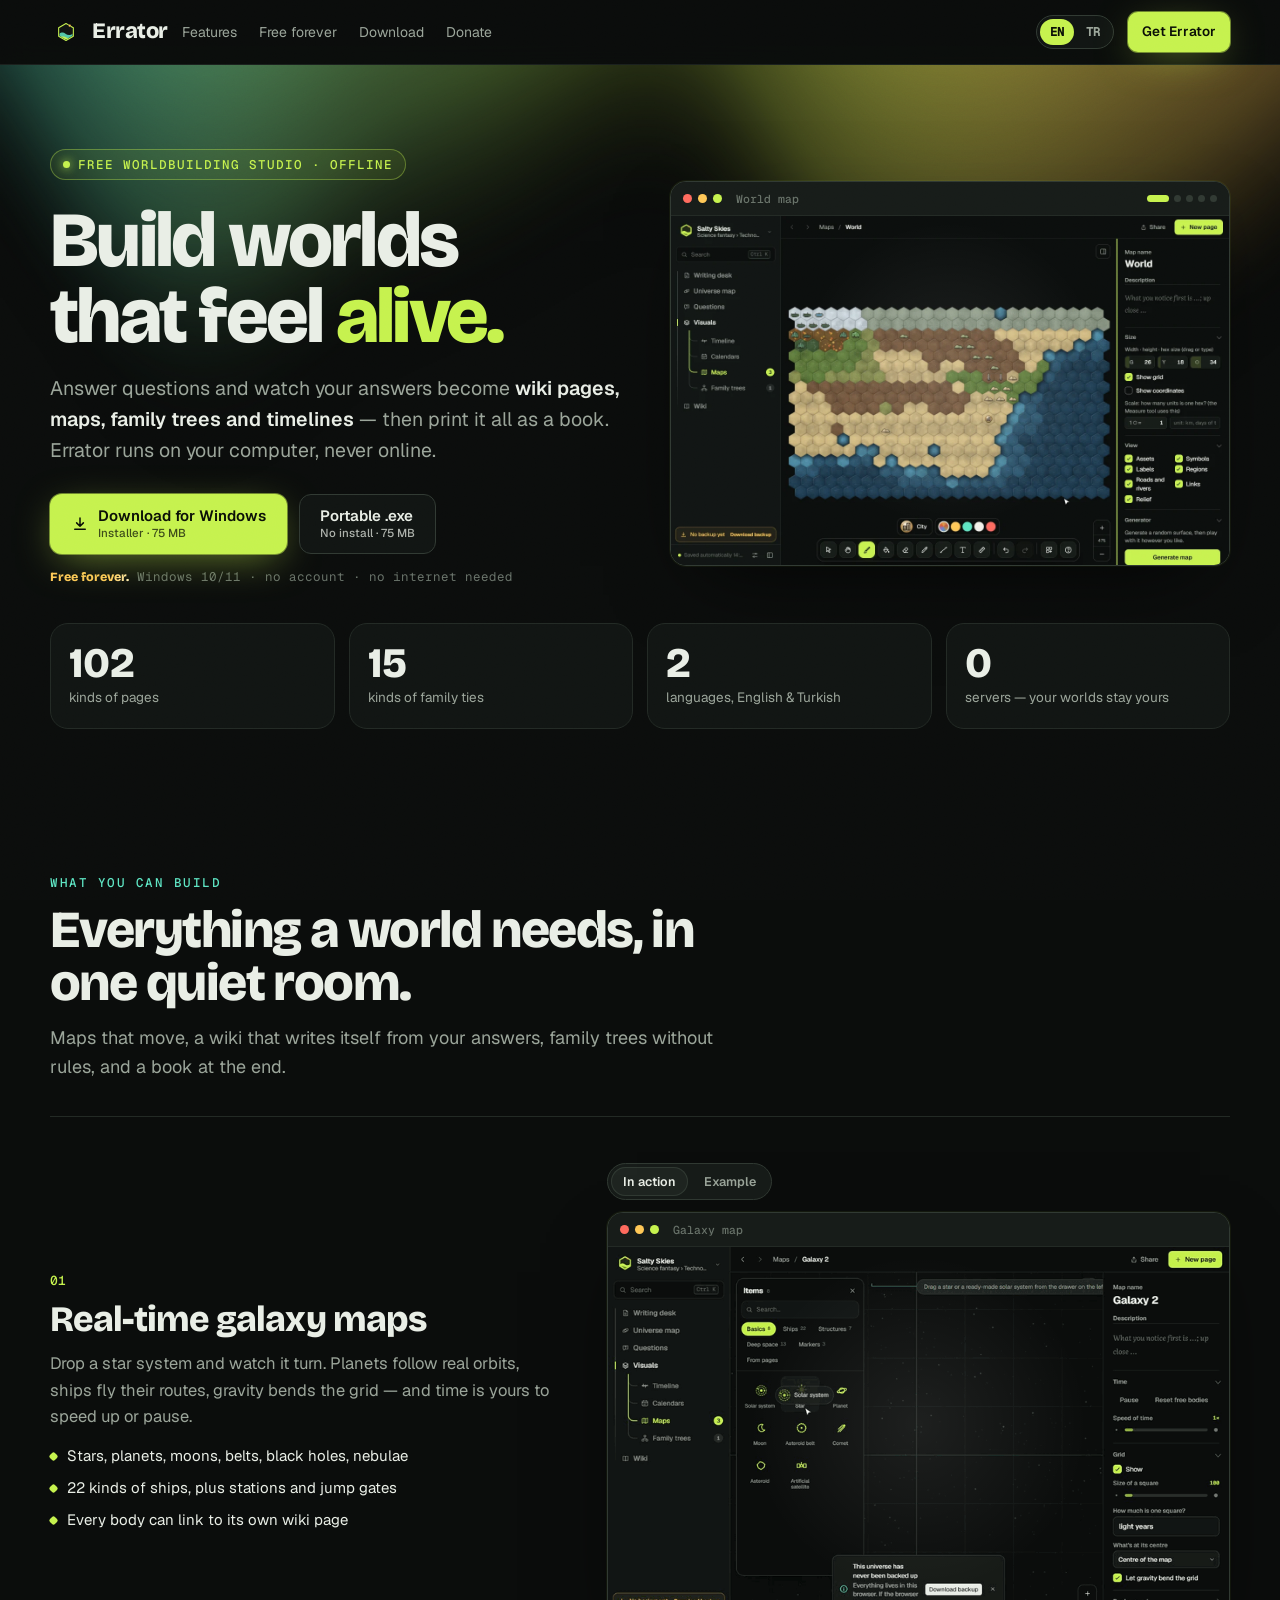
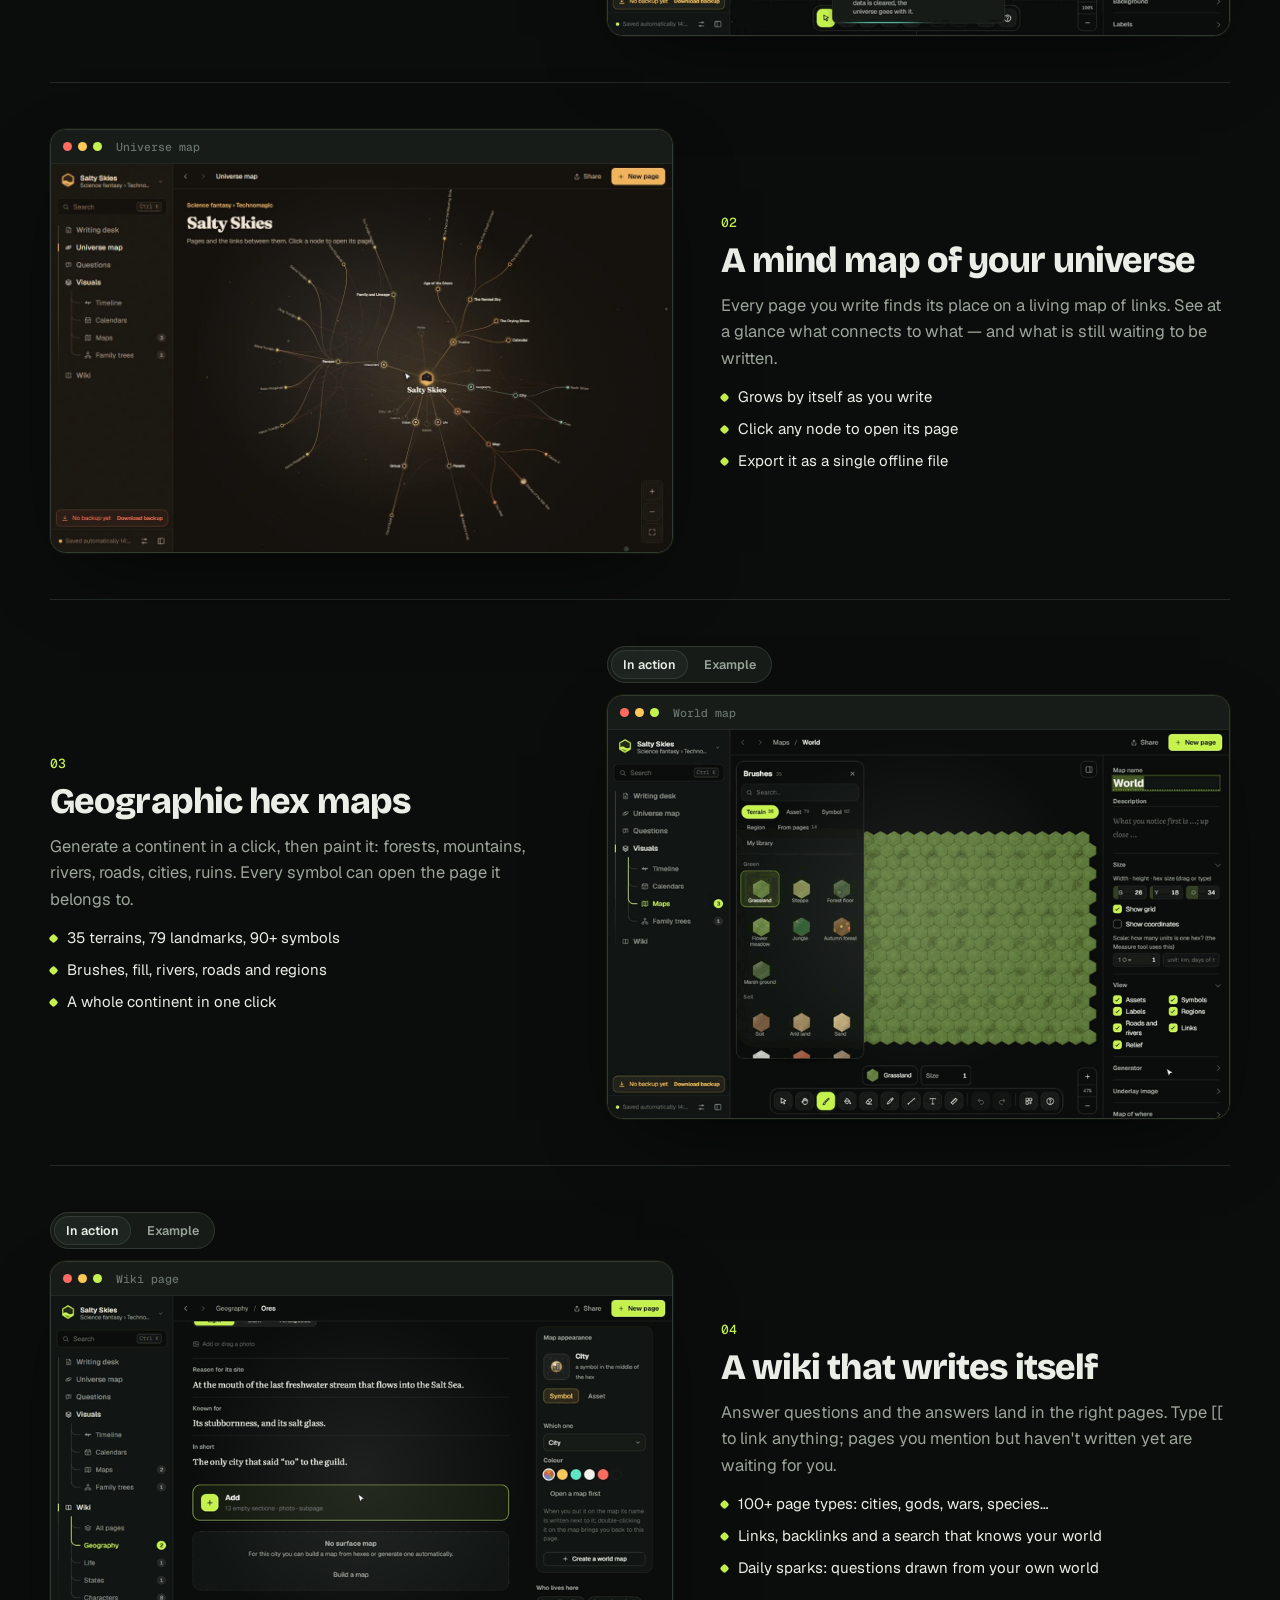
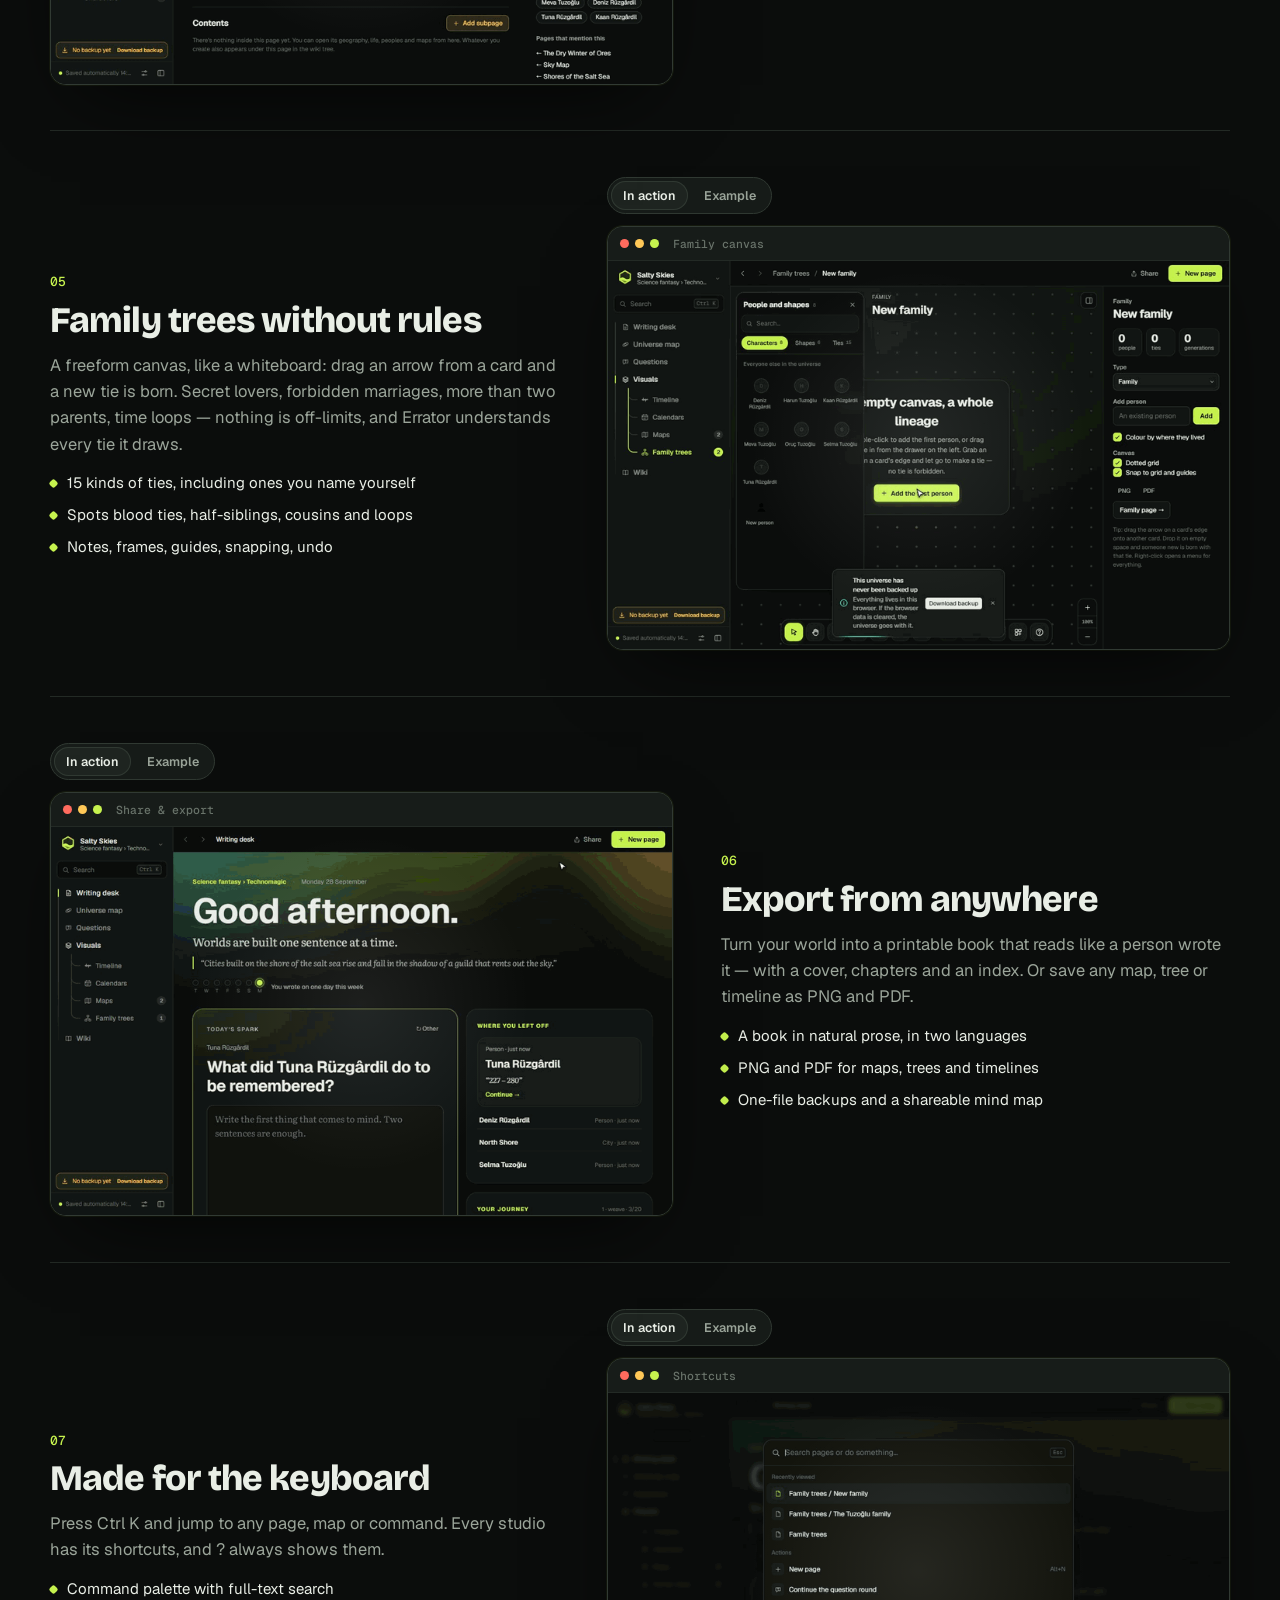
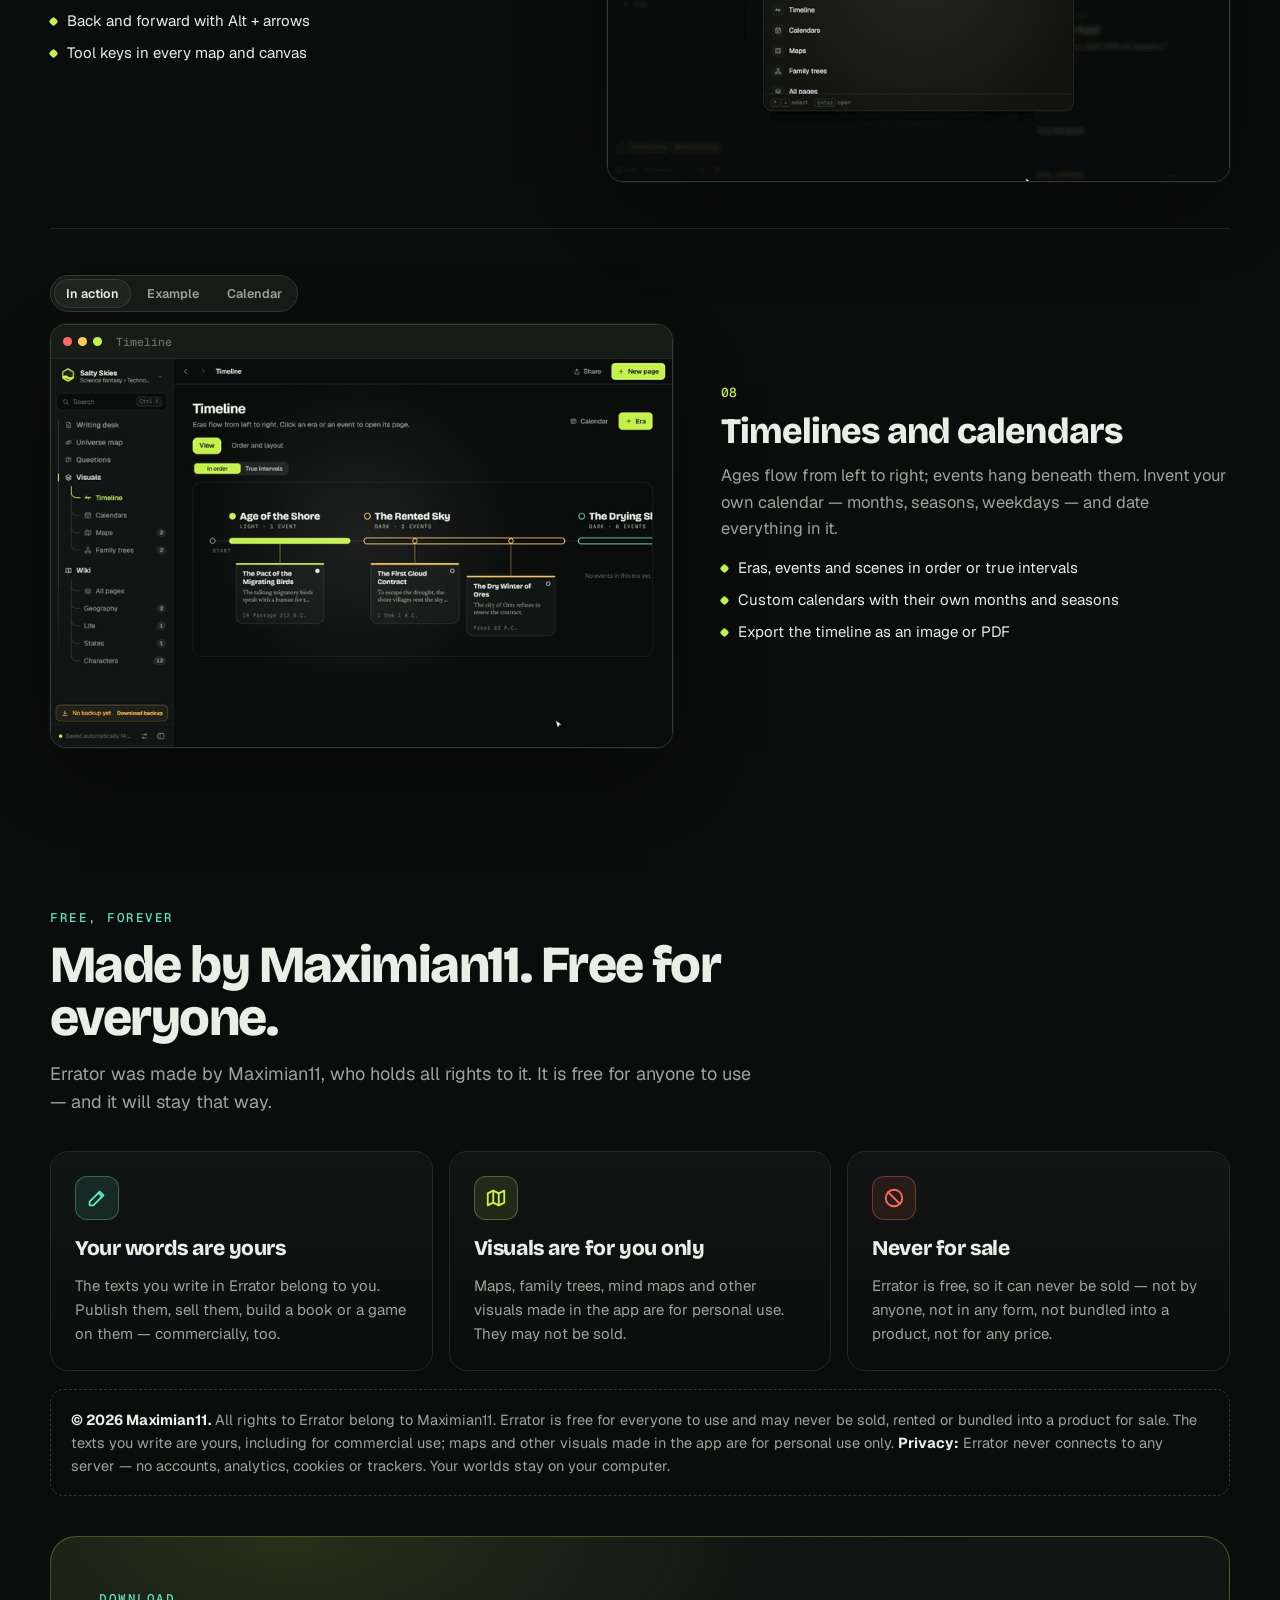
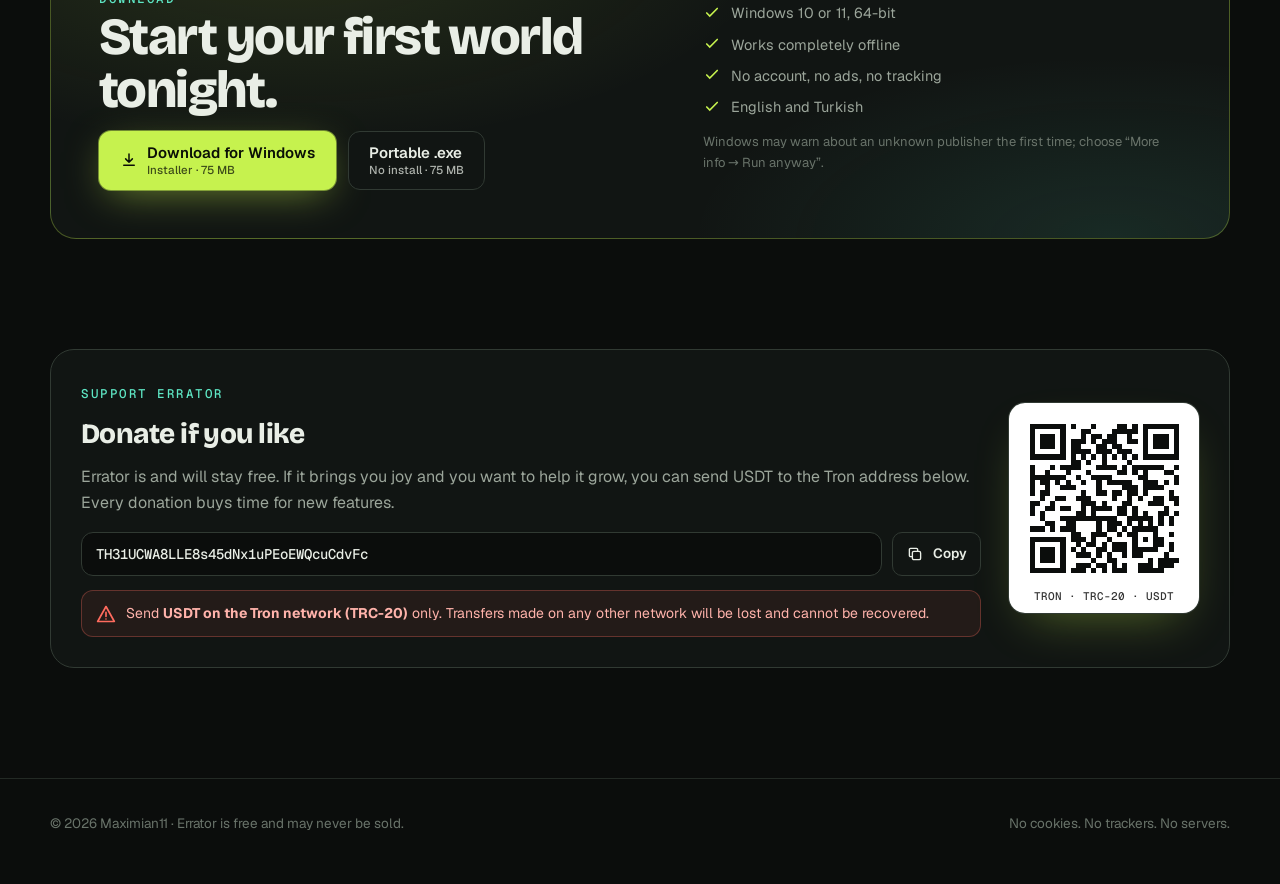
==== commit 9c27092f: "Add files via upload" ====
--- a/index.html
+++ b/index.html
@@ -8,7 +8,7 @@
 <meta name="theme-color" content="#0B0D0C">
 <!-- İndirme adresi: boş kalırsa site github.io'daysa aynı reponun Releases'ından, değilse downloads/ klasöründen indirir.
      Başka bir yerde barındırırsan buraya exe'lerin bulunduğu klasörün adresini yaz, örn. https://github.com/KULLANICI/errator/releases/latest/download/ -->
-<meta name="errator-release" content="">
+<meta name="errator-release" content="https://github.com/maximian11/Errator/releases/latest/download/">
 <link rel="icon" type="image/png" href="assets/favicon.png">
 <link rel="stylesheet" href="assets/fonts.css">
 <script>document.documentElement.classList.add("js")</script>
@@ -407,7 +407,7 @@
 // ---- indirme bağlantıları: GitHub Pages'te Releases'a, yerelde downloads/ klasörüne ----
 (function(){ const m=document.querySelector('meta[name="errator-release"]'); let base=m?m.content.trim():'';
   if(!base&&/\.github\.io$/i.test(location.hostname)){ const user=location.hostname.split('.')[0], seg=location.pathname.split('/').filter(Boolean)[0]||''; const repo=seg&&!seg.includes('.')?seg:user+'.github.io'; base=`https://github.com/${user}/${repo}/releases/latest/download/` }
-  if(!base) return; if(!base.endsWith('/')) base+='/'; document.querySelectorAll('a[href^="downloads/"]').forEach(a=>{ a.href=base+a.getAttribute('href').slice(10); a.removeAttribute('download') }) })();
+  if(!base||/^(localhost|127.0.0.1)$/.test(location.hostname)) return; if(!base.endsWith('/')) base+='/'; document.querySelectorAll('a[href^="downloads/"]').forEach(a=>{ a.href=base+a.getAttribute('href').slice(10); a.removeAttribute('download') }) })();
 
 // ---- bağış: adresi kopyala ----
 const toast=m=>{ const el=document.getElementById('toast'); el.textContent=m; el.classList.add('on'); clearTimeout(toast.t); toast.t=setTimeout(()=>el.classList.remove('on'),2200) };
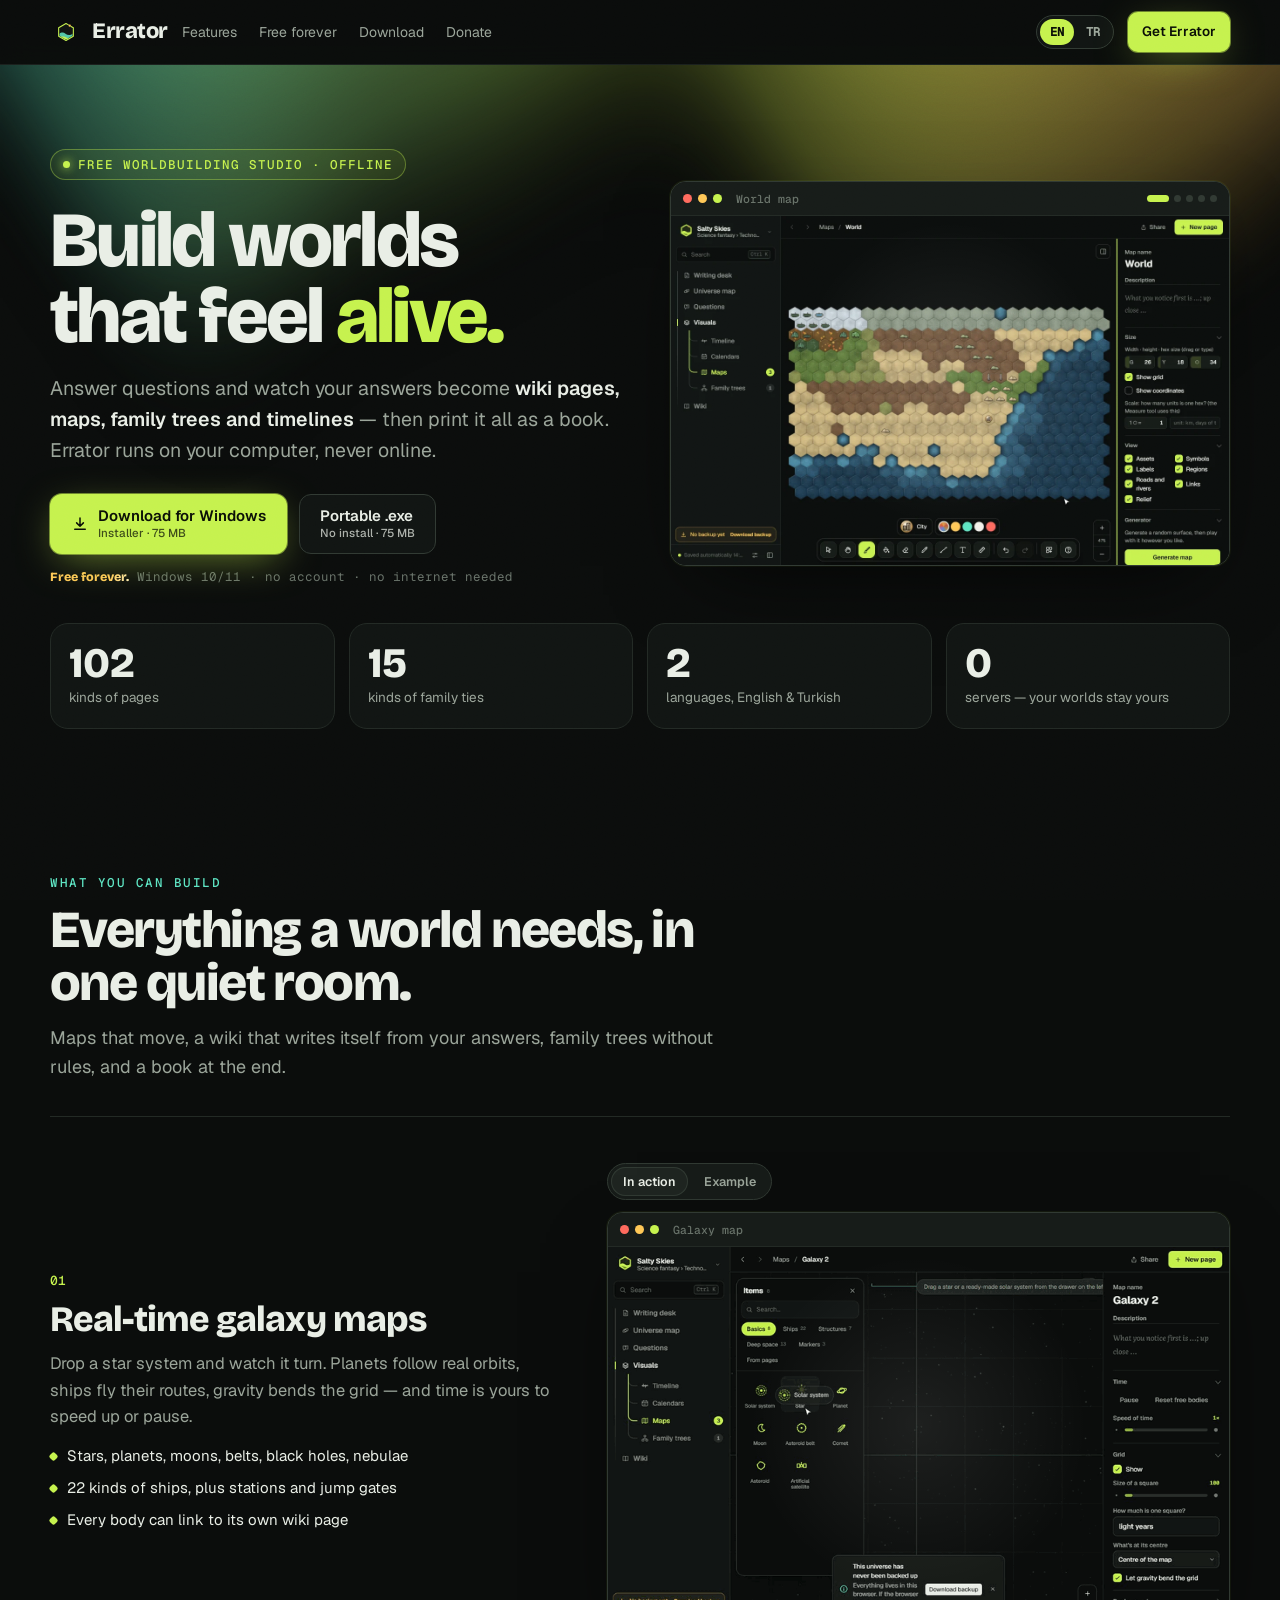
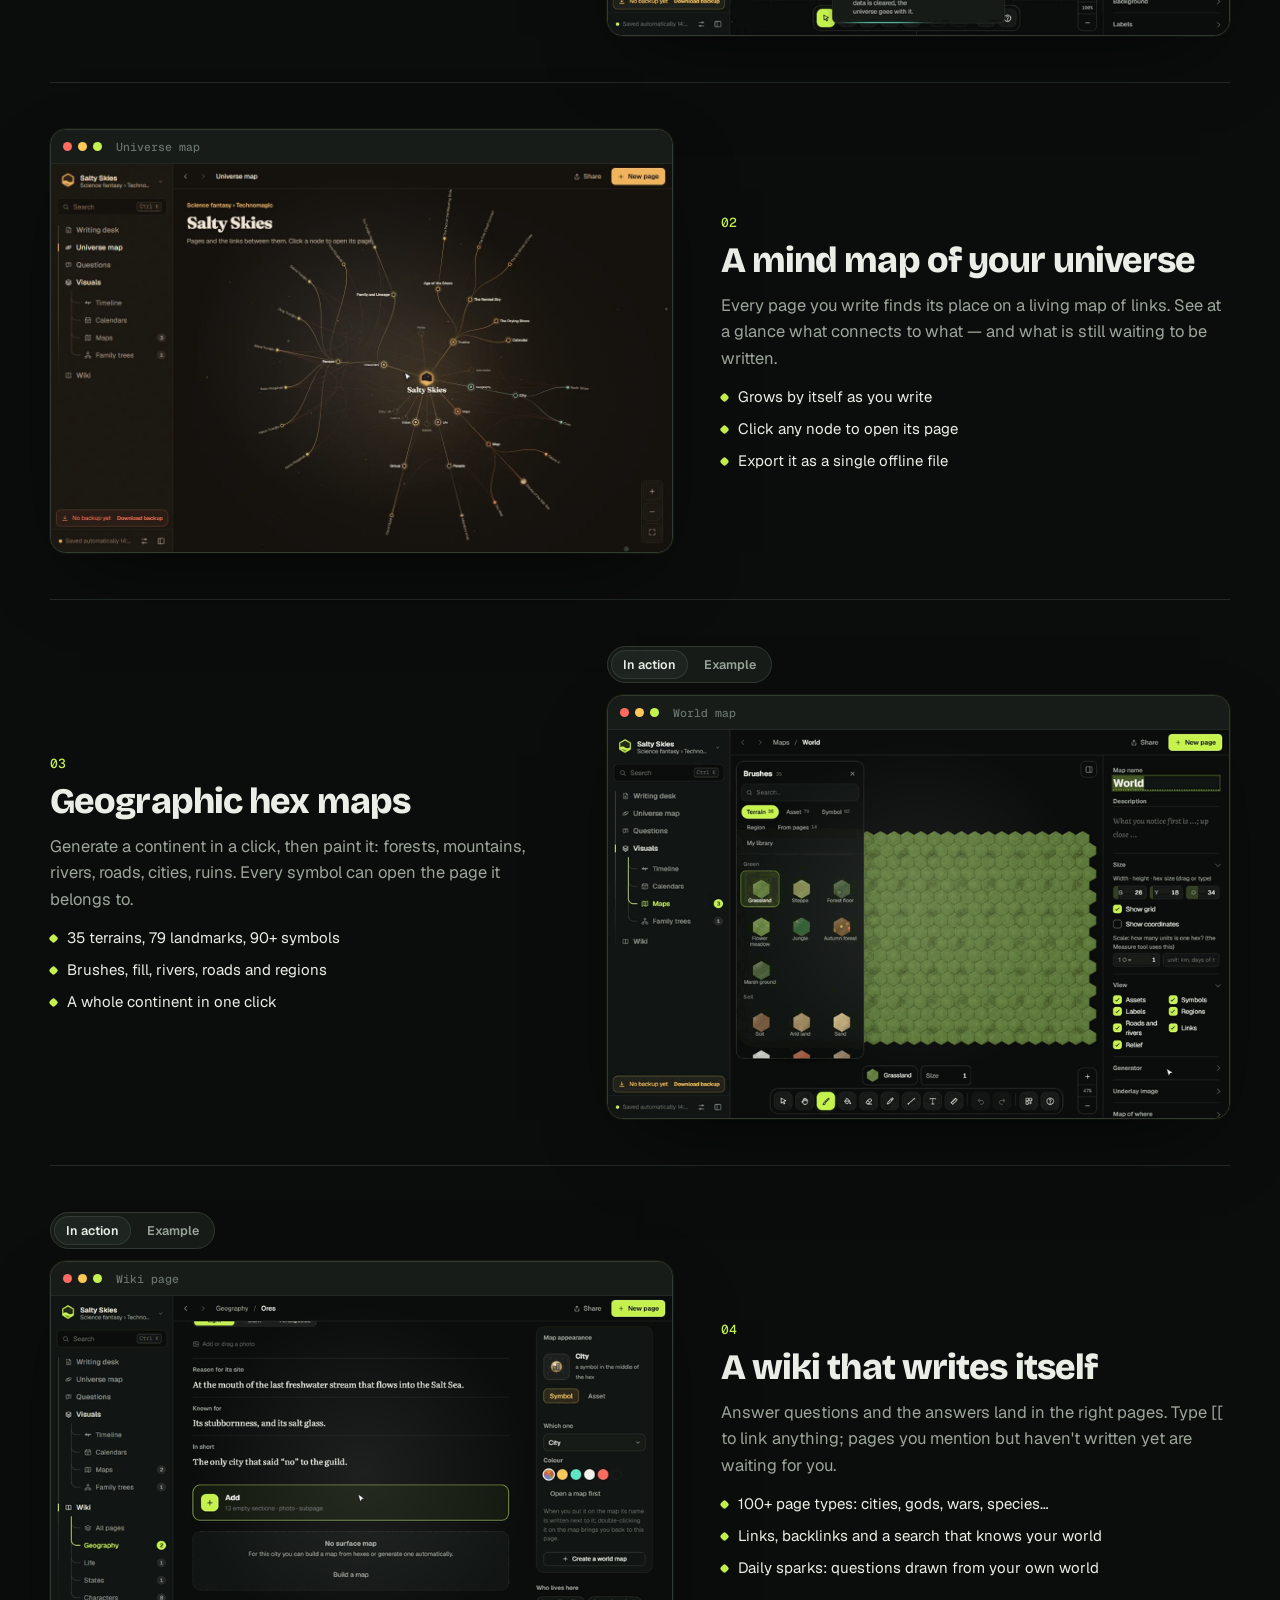
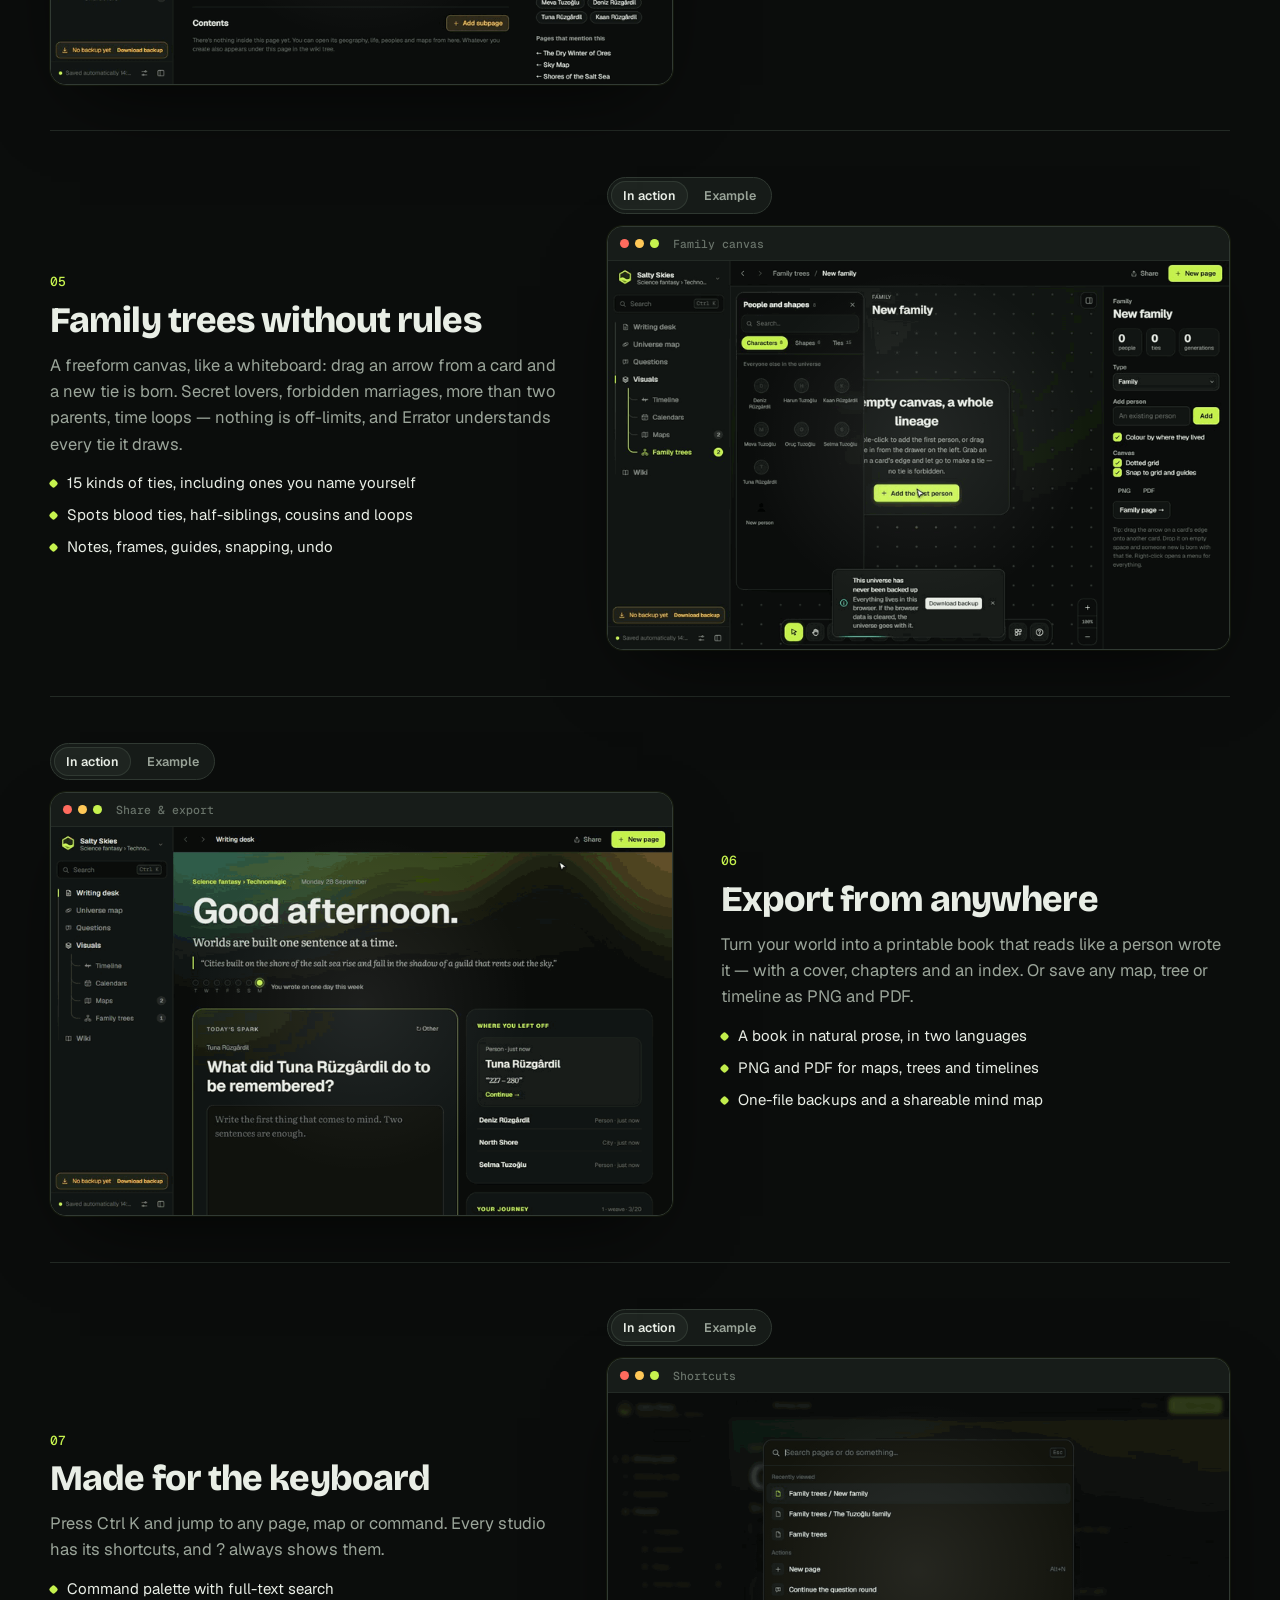
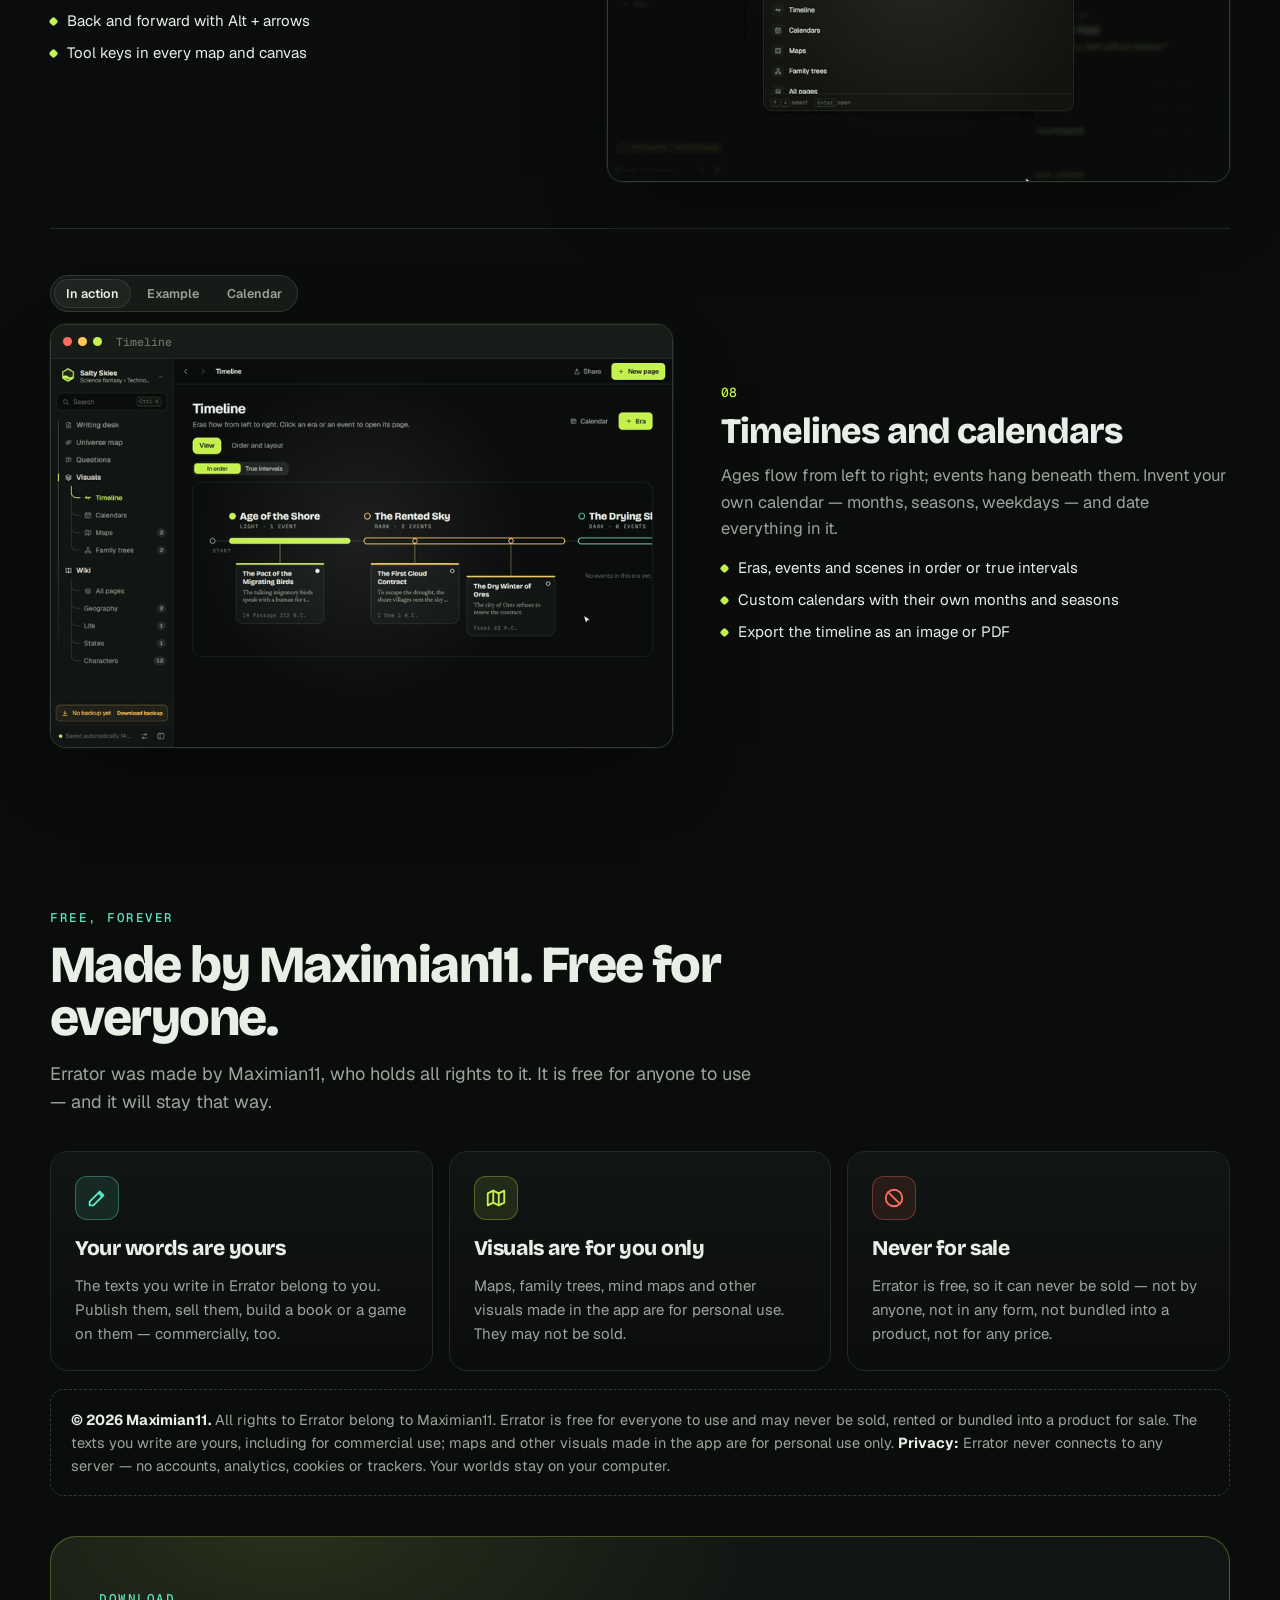
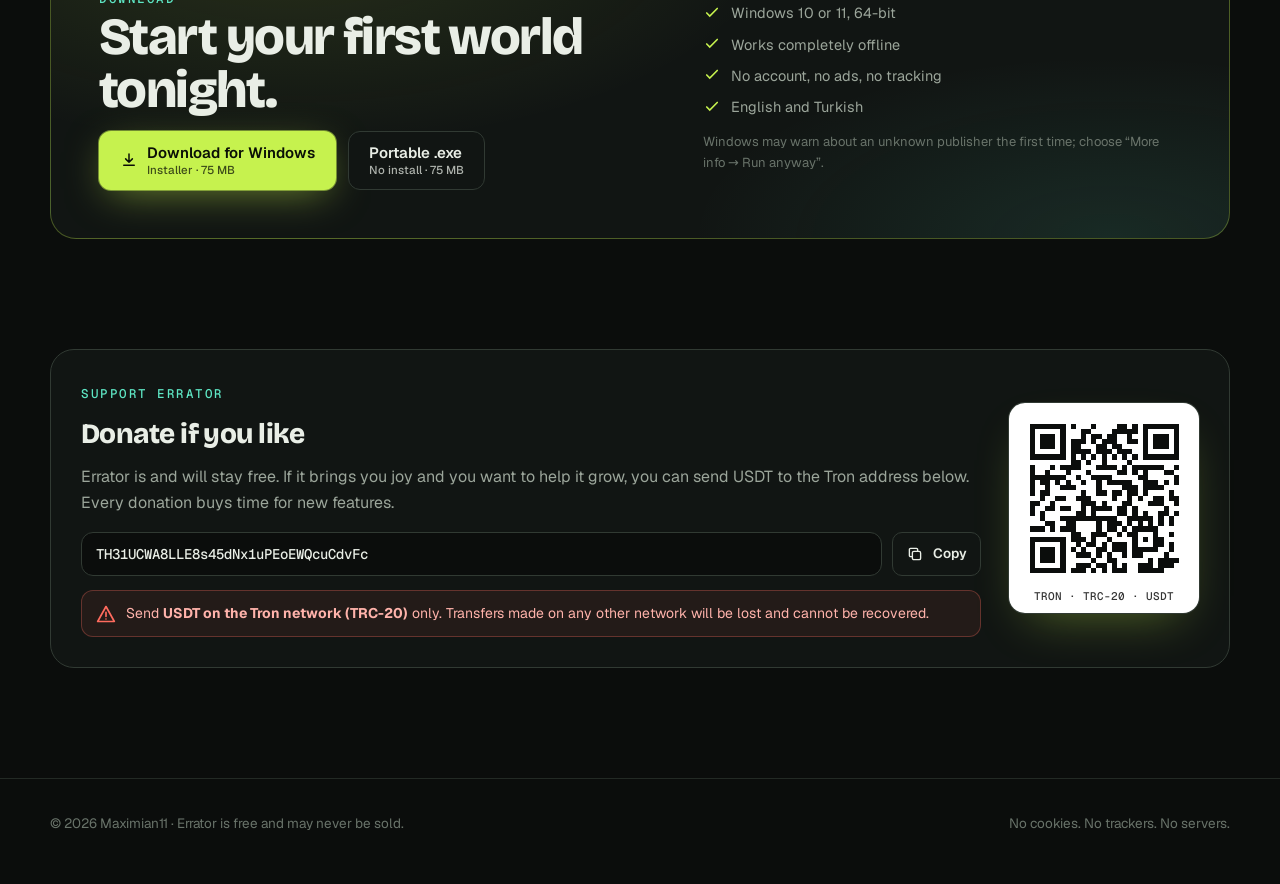
==== commit 27ca7f18: "Site güncellendi" ====
--- a/index.html
+++ b/index.html
@@ -3,13 +3,36 @@
 <head>
 <meta charset="utf-8">
 <meta name="viewport" content="width=device-width,initial-scale=1,viewport-fit=cover">
-<title>Errator — a free worldbuilding studio</title>
-<meta name="description" content="Errator is a free, offline worldbuilding studio: real-time galaxy maps, hex world maps, a living wiki, freeform family trees, timelines, calendars and printable books. Made by Maximian11.">
+<title>Errator — Free Worldbuilding App: Maps, Wiki, Family Trees & Timelines</title>
+<meta name="description" content="Free offline worldbuilding app for writers and game masters. Build fantasy and sci-fi worlds with real-time galaxy maps, hex world maps, a wiki, freeform family trees, timelines, custom calendars and printable books. Windows, English & Turkish.">
 <meta name="theme-color" content="#0B0D0C">
 <!-- İndirme adresi: boş kalırsa site github.io'daysa aynı reponun Releases'ından, değilse downloads/ klasöründen indirir.
      Başka bir yerde barındırırsan buraya exe'lerin bulunduğu klasörün adresini yaz, örn. https://github.com/KULLANICI/errator/releases/latest/download/ -->
 <meta name="errator-release" content="https://github.com/maximian11/Errator/releases/latest/download/">
 <link rel="icon" type="image/png" href="assets/favicon.png">
+<link rel="apple-touch-icon" href="assets/favicon.png">
+<link rel="canonical" href="https://errator.app/" id="canon">
+<link rel="alternate" hreflang="en" href="https://errator.app/">
+<link rel="alternate" hreflang="tr" href="https://errator.app/?lang=tr">
+<link rel="alternate" hreflang="x-default" href="https://errator.app/">
+<meta name="robots" content="index,follow,max-image-preview:large">
+<meta name="author" content="Maximian11">
+<meta property="og:type" content="website">
+<meta property="og:site_name" content="Errator">
+<meta property="og:url" content="https://errator.app/">
+<meta property="og:title" content="Errator — Free Worldbuilding App: Maps, Wiki, Family Trees & Timelines">
+<meta property="og:description" content="Free offline worldbuilding app for writers and game masters. Build fantasy and sci-fi worlds with real-time galaxy maps, hex world maps, a wiki, freeform family trees, timelines, custom calendars and printable books. Windows, English & Turkish.">
+<meta property="og:image" content="https://errator.app/assets/og.png">
+<meta property="og:image:width" content="1200">
+<meta property="og:image:height" content="630">
+<meta property="og:image:alt" content="Errator worldbuilding app: galaxy map, world map and family tree">
+<meta property="og:locale" content="en_US">
+<meta property="og:locale:alternate" content="tr_TR">
+<meta name="twitter:card" content="summary_large_image">
+<meta name="twitter:title" content="Errator — Free Worldbuilding App: Maps, Wiki, Family Trees & Timelines">
+<meta name="twitter:description" content="Free offline worldbuilding app for writers and game masters. Build fantasy and sci-fi worlds with real-time galaxy maps, hex world maps, a wiki, freeform family trees, timelines, custom calendars and printable books. Windows, English & Turkish.">
+<meta name="twitter:image" content="https://errator.app/assets/og.png">
+<script type="application/ld+json">{"@context":"https://schema.org","@type":"SoftwareApplication","name":"Errator","alternateName":"Errator Worldbuilding Studio","url":"https://errator.app/","description":"Free offline worldbuilding app for writers and game masters. Build fantasy and sci-fi worlds with real-time galaxy maps, hex world maps, a wiki, freeform family trees, timelines, custom calendars and printable books. Windows, English & Turkish.","applicationCategory":"DesignApplication","applicationSubCategory":"Worldbuilding","operatingSystem":"Windows 10, Windows 11","softwareVersion":"4.0","offers":{"@type":"Offer","price":"0","priceCurrency":"USD"},"isAccessibleForFree":true,"inLanguage":["en","tr"],"author":{"@type":"Person","name":"Maximian11"},"creator":{"@type":"Person","name":"Maximian11"},"copyrightHolder":{"@type":"Person","name":"Maximian11"},"copyrightYear":2026,"downloadUrl":"https://github.com/maximian11/Errator/releases/latest","image":"https://errator.app/assets/og.png","screenshot":["https://errator.app/media/galaxy.webp","https://errator.app/media/geomap.webp","https://errator.app/media/wiki.webp","https://errator.app/media/family.webp","https://errator.app/media/timeline.webp"],"featureList":["Real-time galaxy and star system maps","Hex world map editor with 35 terrains","Self-writing wiki with 100+ page types","Freeform family tree canvas","Timelines and custom calendars","Printable book export (PDF)","Works fully offline"]}</script>
 <link rel="stylesheet" href="assets/fonts.css">
 <script>document.documentElement.classList.add("js")</script>
 <style>
@@ -171,7 +194,7 @@
 </head>
 <body>
 <nav class="nav"><div class="wrap">
-  <a class="brand" href="#top"><img src="assets/mark.svg" alt="">Errator</a>
+  <a class="brand" href="#top"><img src="assets/mark.svg" alt="" width="32" height="32">Errator</a>
   <div class="nav-links"><a href="#features" data-i="nav.features">Features</a><a href="#free" data-i="nav.free">Free forever</a><a href="#download" data-i="nav.download">Download</a><a href="#donate" data-i="nav.donate">Donate</a></div>
   <span class="sp"></span>
   <div class="lang" role="group" aria-label="Language"><button type="button" data-lang="en" aria-pressed="true">EN</button><button type="button" data-lang="tr" aria-pressed="false">TR</button></div>
@@ -192,7 +215,7 @@
       <p class="cta-note rv"><span class="free shiny" data-i="hero.free">Free forever.</span> <span data-i="hero.note">Windows 10/11 · no account · no internet needed</span></p>
     </div>
     <div class="rv"><div class="frame tilt show" id="show"><div class="bar"><i></i><i></i><i></i><b id="show-l" data-i="m.geo">World map</b><div class="dots" id="show-d"></div></div>
-      <div class="slides"><img class="on" src="media/geomap.webp" data-l="m.geo" alt="Errator world map" loading="eager"><img src="media/family.webp" data-l="m.fam" alt="" loading="lazy"><img src="media/galaxy.webp" data-l="m.galaxy2" alt="" loading="lazy"><img src="media/wiki.webp" data-l="m.wiki" alt="" loading="lazy"><img src="media/timeline.webp" data-l="m.tl" alt="" loading="lazy"></div>
+      <div class="slides"><img class="on" src="media/geomap.webp" data-l="m.geo" alt="Errator hex world map editor with terrain, rivers and cities" loading="eager"><img src="media/family.webp" data-l="m.fam" alt="Errator freeform family tree canvas with relationship lines" loading="lazy"><img src="media/galaxy.webp" data-l="m.galaxy2" alt="Errator real-time galaxy map with orbiting planets and ships" loading="lazy"><img src="media/wiki.webp" data-l="m.wiki" alt="Errator worldbuilding wiki page written from answers" loading="lazy"><img src="media/timeline.webp" data-l="m.tl" alt="Errator visual timeline of eras and events" loading="lazy"></div>
       </div></div>
   </div>
   <div class="wrap"><div class="stats rv">
@@ -210,49 +233,49 @@
   <article class="feat">
     <div class="ft rv"><span class="fnum">01</span><h3 data-i="f1.h">Real-time galaxy maps</h3><p data-i="f1.p">Drop a star system and watch it turn. Planets follow real orbits, ships fly their routes, gravity bends the grid — and time is yours to speed up or pause.</p>
       <ul><li data-i="f1.a">Stars, planets, moons, belts, black holes, nebulae</li><li data-i="f1.b">22 kinds of ships, plus stations and jump gates</li><li data-i="f1.c">Every body can link to its own wiki page</li></ul></div>
-    <div class="rv"><div class="mtabs" data-media="galaxy"><button type="button" aria-pressed="true" data-v="gif" data-i="m.live">In action</button><button type="button" aria-pressed="false" data-v="webp" data-i="m.still">Example</button></div><div class="frame tilt"><div class="bar"><i></i><i></i><i></i><b data-i="m.galaxy2">Galaxy map</b></div><img data-m="galaxy" src="media/galaxy.gif" alt="" loading="lazy"></div></div>
+    <div class="rv"><div class="mtabs" data-media="galaxy"><button type="button" aria-pressed="true" data-v="gif" data-i="m.live">In action</button><button type="button" aria-pressed="false" data-v="webp" data-i="m.still">Example</button></div><div class="frame tilt"><div class="bar"><i></i><i></i><i></i><b data-i="m.galaxy2">Galaxy map</b></div><img data-m="galaxy" src="media/galaxy.gif" alt="Errator real-time galaxy map with orbiting planets and ships" loading="lazy"></div></div>
   </article>
 
   <article class="feat">
     <div class="ft rv"><span class="fnum">02</span><h3 data-i="f2.h">A mind map of your universe</h3><p data-i="f2.p">Every page you write finds its place on a living map of links. See at a glance what connects to what — and what is still waiting to be written.</p>
       <ul><li data-i="f2.a">Grows by itself as you write</li><li data-i="f2.b">Click any node to open its page</li><li data-i="f2.c">Export it as a single offline file</li></ul></div>
-    <div class="rv"><div class="frame tilt"><div class="bar"><i></i><i></i><i></i><b data-i="m.mind">Universe map</b></div><img src="media/mindmap.webp" alt="" loading="lazy"></div></div>
+    <div class="rv"><div class="frame tilt"><div class="bar"><i></i><i></i><i></i><b data-i="m.mind">Universe map</b></div><img src="media/mindmap.webp" alt="Errator mind map of a fictional universe" loading="lazy"></div></div>
   </article>
 
   <article class="feat">
     <div class="ft rv"><span class="fnum">03</span><h3 data-i="f3.h">Geographic hex maps</h3><p data-i="f3.p">Generate a continent in a click, then paint it: forests, mountains, rivers, roads, cities, ruins. Every symbol can open the page it belongs to.</p>
       <ul><li data-i="f3.a">35 terrains, 79 landmarks, 90+ symbols</li><li data-i="f3.b">Brushes, fill, rivers, roads and regions</li><li data-i="f3.c">A whole continent in one click</li></ul></div>
-    <div class="rv"><div class="mtabs" data-media="geomap"><button type="button" aria-pressed="true" data-v="gif" data-i="m.live">In action</button><button type="button" aria-pressed="false" data-v="webp" data-i="m.still">Example</button></div><div class="frame tilt"><div class="bar"><i></i><i></i><i></i><b data-i="m.geo">World map</b></div><img data-m="geomap" src="media/geomap.gif" alt="" loading="lazy"></div></div>
+    <div class="rv"><div class="mtabs" data-media="geomap"><button type="button" aria-pressed="true" data-v="gif" data-i="m.live">In action</button><button type="button" aria-pressed="false" data-v="webp" data-i="m.still">Example</button></div><div class="frame tilt"><div class="bar"><i></i><i></i><i></i><b data-i="m.geo">World map</b></div><img data-m="geomap" src="media/geomap.gif" alt="Errator hex world map editor with terrain, rivers and cities" loading="lazy"></div></div>
   </article>
 
   <article class="feat">
     <div class="ft rv"><span class="fnum">04</span><h3 data-i="f4.h">A wiki that writes itself</h3><p data-i="f4.p">Answer questions and the answers land in the right pages. Type <b>[[</b> to link anything; pages you mention but haven't written yet are waiting for you.</p>
       <ul><li data-i="f4.a">100+ page types: cities, gods, wars, species…</li><li data-i="f4.b">Links, backlinks and a search that knows your world</li><li data-i="f4.c">Daily sparks: questions drawn from your own world</li></ul></div>
-    <div class="rv"><div class="mtabs" data-media="wiki"><button type="button" aria-pressed="true" data-v="gif" data-i="m.live">In action</button><button type="button" aria-pressed="false" data-v="webp" data-i="m.still">Example</button></div><div class="frame tilt"><div class="bar"><i></i><i></i><i></i><b data-i="m.wiki">Wiki page</b></div><img data-m="wiki" src="media/wiki.gif" alt="" loading="lazy"></div></div>
+    <div class="rv"><div class="mtabs" data-media="wiki"><button type="button" aria-pressed="true" data-v="gif" data-i="m.live">In action</button><button type="button" aria-pressed="false" data-v="webp" data-i="m.still">Example</button></div><div class="frame tilt"><div class="bar"><i></i><i></i><i></i><b data-i="m.wiki">Wiki page</b></div><img data-m="wiki" src="media/wiki.gif" alt="Errator worldbuilding wiki page written from answers" loading="lazy"></div></div>
   </article>
 
   <article class="feat">
     <div class="ft rv"><span class="fnum">05</span><h3 data-i="f5.h">Family trees without rules</h3><p data-i="f5.p">A freeform canvas, like a whiteboard: drag an arrow from a card and a new tie is born. Secret lovers, forbidden marriages, more than two parents, time loops — nothing is off-limits, and Errator understands every tie it draws.</p>
       <ul><li data-i="f5.a">15 kinds of ties, including ones you name yourself</li><li data-i="f5.b">Spots blood ties, half-siblings, cousins and loops</li><li data-i="f5.c">Notes, frames, guides, snapping, undo</li></ul></div>
-    <div class="rv"><div class="mtabs" data-media="family"><button type="button" aria-pressed="true" data-v="gif" data-i="m.live">In action</button><button type="button" aria-pressed="false" data-v="webp" data-i="m.still">Example</button></div><div class="frame tilt"><div class="bar"><i></i><i></i><i></i><b data-i="m.fam">Family canvas</b></div><img data-m="family" src="media/family.gif" alt="" loading="lazy"></div></div>
+    <div class="rv"><div class="mtabs" data-media="family"><button type="button" aria-pressed="true" data-v="gif" data-i="m.live">In action</button><button type="button" aria-pressed="false" data-v="webp" data-i="m.still">Example</button></div><div class="frame tilt"><div class="bar"><i></i><i></i><i></i><b data-i="m.fam">Family canvas</b></div><img data-m="family" src="media/family.gif" alt="Errator freeform family tree canvas with relationship lines" loading="lazy"></div></div>
   </article>
 
   <article class="feat">
     <div class="ft rv"><span class="fnum">06</span><h3 data-i="f6.h">Export from anywhere</h3><p data-i="f6.p">Turn your world into a printable book that reads like a person wrote it — with a cover, chapters and an index. Or save any map, tree or timeline as PNG and PDF.</p>
       <ul><li data-i="f6.a">A book in natural prose, in two languages</li><li data-i="f6.b">PNG and PDF for maps, trees and timelines</li><li data-i="f6.c">One-file backups and a shareable mind map</li></ul></div>
-    <div class="rv"><div class="mtabs" data-media="export"><button type="button" aria-pressed="true" data-v="gif" data-i="m.live">In action</button><button type="button" aria-pressed="false" data-v="webp" data-i="m.still">Example</button></div><div class="frame tilt"><div class="bar"><i></i><i></i><i></i><b data-i="m.exp">Share & export</b></div><img data-m="export" src="media/export.gif" alt="" loading="lazy"></div></div>
+    <div class="rv"><div class="mtabs" data-media="export"><button type="button" aria-pressed="true" data-v="gif" data-i="m.live">In action</button><button type="button" aria-pressed="false" data-v="webp" data-i="m.still">Example</button></div><div class="frame tilt"><div class="bar"><i></i><i></i><i></i><b data-i="m.exp">Share & export</b></div><img data-m="export" src="media/export.gif" alt="Errator export menu and printable book preview" loading="lazy"></div></div>
   </article>
 
   <article class="feat">
     <div class="ft rv"><span class="fnum">07</span><h3 data-i="f7.h">Made for the keyboard</h3><p data-i="f7.p">Press <b>Ctrl K</b> and jump to any page, map or command. Every studio has its shortcuts, and <b>?</b> always shows them.</p>
       <ul><li data-i="f7.a">Command palette with full-text search</li><li data-i="f7.b">Back and forward with Alt + arrows</li><li data-i="f7.c">Tool keys in every map and canvas</li></ul></div>
-    <div class="rv"><div class="mtabs" data-media="shortcuts"><button type="button" aria-pressed="true" data-v="gif" data-i="m.live">In action</button><button type="button" aria-pressed="false" data-v="webp" data-i="m.still">Example</button></div><div class="frame tilt"><div class="bar"><i></i><i></i><i></i><b data-i="m.keys">Shortcuts</b></div><img data-m="shortcuts" src="media/shortcuts.gif" alt="" loading="lazy"></div></div>
+    <div class="rv"><div class="mtabs" data-media="shortcuts"><button type="button" aria-pressed="true" data-v="gif" data-i="m.live">In action</button><button type="button" aria-pressed="false" data-v="webp" data-i="m.still">Example</button></div><div class="frame tilt"><div class="bar"><i></i><i></i><i></i><b data-i="m.keys">Shortcuts</b></div><img data-m="shortcuts" src="media/shortcuts.gif" alt="Errator command palette and keyboard shortcuts" loading="lazy"></div></div>
   </article>
 
   <article class="feat">
     <div class="ft rv"><span class="fnum">08</span><h3 data-i="f8.h">Timelines and calendars</h3><p data-i="f8.p">Ages flow from left to right; events hang beneath them. Invent your own calendar — months, seasons, weekdays — and date everything in it.</p>
       <ul><li data-i="f8.a">Eras, events and scenes in order or true intervals</li><li data-i="f8.b">Custom calendars with their own months and seasons</li><li data-i="f8.c">Export the timeline as an image or PDF</li></ul></div>
-    <div class="rv"><div class="mtabs" data-media="timeline"><button type="button" aria-pressed="true" data-v="gif" data-i="m.live">In action</button><button type="button" aria-pressed="false" data-v="webp" data-i="m.still">Example</button><button type="button" aria-pressed="false" data-v="cal" data-i="m.cal">Calendar</button></div><div class="frame tilt"><div class="bar"><i></i><i></i><i></i><b data-i="m.tl">Timeline</b></div><img data-m="timeline" src="media/timeline.gif" alt="" loading="lazy"></div></div>
+    <div class="rv"><div class="mtabs" data-media="timeline"><button type="button" aria-pressed="true" data-v="gif" data-i="m.live">In action</button><button type="button" aria-pressed="false" data-v="webp" data-i="m.still">Example</button><button type="button" aria-pressed="false" data-v="cal" data-i="m.cal">Calendar</button></div><div class="frame tilt"><div class="bar"><i></i><i></i><i></i><b data-i="m.tl">Timeline</b></div><img data-m="timeline" src="media/timeline.gif" alt="Errator visual timeline of eras and events" loading="lazy"></div></div>
   </article>
 </div></section>
 
@@ -329,13 +352,17 @@
   "d.eye":"İndir","d.h":"İlk dünyana bu gece başla.","d.r1":"Windows 10 ya da 11, 64 bit","d.r2":"Tamamen internetsiz çalışır","d.r3":"Hesap yok, reklam yok, izleme yok","d.r4":"Türkçe ve İngilizce","d.smart":"Windows ilk açılışta bilinmeyen yayıncı uyarısı verebilir; “Ek bilgi → Yine de çalıştır”ı seç.",
   "n.eye":"Errator'a destek ol","n.h":"İstersen bağış yapabilirsin","n.p":"Errator ücretsizdir ve öyle kalacak. Sana keyif veriyorsa ve büyümesine yardım etmek istersen, aşağıdaki Tron adresine USDT gönderebilirsin. Her bağış yeni özellikler için zaman demek.",
   "n.copy":"Kopyala","n.warn":"Yalnızca <b>Tron ağı (TRC-20) üzerinden USDT</b> gönder. Başka ağlardan yapılan transferler kaybolur ve geri alınamaz.","n.copied":"Adres kopyalandı","n.nocopy":"Kopyalanamadı; adresi elle seç",
-  "ft.free":"Errator ücretsizdir ve asla satılamaz.","ft.priv":"Çerez yok. İzleyici yok. Sunucu yok.","rot":["yaşasınlar.","nefes alsınlar.","büyüsünler.","konuşsunlar."],"title":"Errator — ücretsiz dünya kurma stüdyosu"},
+  "ft.free":"Errator ücretsizdir ve asla satılamaz.","ft.priv":"Çerez yok. İzleyici yok. Sunucu yok.","rot":["yaşasınlar.","nefes alsınlar.","büyüsünler.","konuşsunlar."],"title":"Errator — Ücretsiz Dünya Kurma Uygulaması: Harita, Wiki, Soy Ağacı","desc":"Yazarlar ve FRP oyun yöneticileri için ücretsiz, internetsiz dünya kurma uygulaması. Gerçek zamanlı galaksi haritaları, altıgen dünya haritaları, wiki, serbest soy ağaçları, zaman çizgileri, özel takvimler ve basılabilir kitap. Windows, Türkçe ve İngilizce."},
 };
-T.en.rot=["alive.","yours.","real.","lasting."]; T.en["n.copied"]="Address copied"; T.en["n.nocopy"]="Couldn’t copy — select the address by hand"; T.en.title="Errator — a free worldbuilding studio";
+T.en.rot=["alive.","yours.","real.","lasting."]; T.en["n.copied"]="Address copied"; T.en["n.nocopy"]="Couldn’t copy — select the address by hand"; T.en.title="Errator — Free Worldbuilding App: Maps, Wiki, Family Trees & Timelines"; T.en.desc="Free offline worldbuilding app for writers and game masters. Build fantasy and sci-fi worlds with real-time galaxy maps, hex world maps, a wiki, freeform family trees, timelines, custom calendars and printable books. Windows, English & Turkish.";
 const EN={}; document.querySelectorAll('[data-i]').forEach(e=>EN[e.dataset.i]=e.textContent); document.querySelectorAll('[data-i-html]').forEach(e=>EN[e.dataset.iHtml]=e.innerHTML);
-let LANG=(()=>{ try{ return localStorage.getItem('errator.site.lang')==='tr'?'tr':'en' }catch(e){ return 'en' } })();
+const QL=new URLSearchParams(location.search).get('lang');
+let LANG=(()=>{ if(QL==='tr'||QL==='en') return QL; try{ return localStorage.getItem('errator.site.lang')==='tr'?'tr':'en' }catch(e){ return 'en' } })();
 function t(k){ return LANG==='tr'&&T.tr[k]!=null?T.tr[k]:(T.en[k]!=null?T.en[k]:EN[k]) }
-function applyLang(){ document.documentElement.lang=LANG; document.title=t('title');
+const setMeta=(sel,v)=>{ const m=document.querySelector(sel); if(m) m.setAttribute('content',v) };
+function applyLang(){ document.documentElement.lang=LANG; document.title=t('title'); setMeta('meta[name=description]',t('desc')); setMeta('meta[property="og:locale"]',LANG==='tr'?'tr_TR':'en_US');
+  const c=document.getElementById('canon'); if(c) c.href=LANG==='tr'?'https://errator.app/?lang=tr':'https://errator.app/';
+  try{ const u=new URL(location.href); if(LANG==='tr') u.searchParams.set('lang','tr'); else u.searchParams.delete('lang'); history.replaceState(null,'',u) }catch(e){}
   document.querySelectorAll('[data-i]').forEach(e=>{ const v=LANG==='tr'?T.tr[e.dataset.i]:EN[e.dataset.i]; if(v!=null) e.textContent=v });
   document.querySelectorAll('[data-i-html]').forEach(e=>{ const v=LANG==='tr'?T.tr[e.dataset.iHtml]:EN[e.dataset.iHtml]; if(v!=null) e.innerHTML=v });
   document.querySelectorAll('.lang button').forEach(b=>b.setAttribute('aria-pressed',String(b.dataset.lang===LANG))); ri=0; rotSet(t('rot')[0],true) }
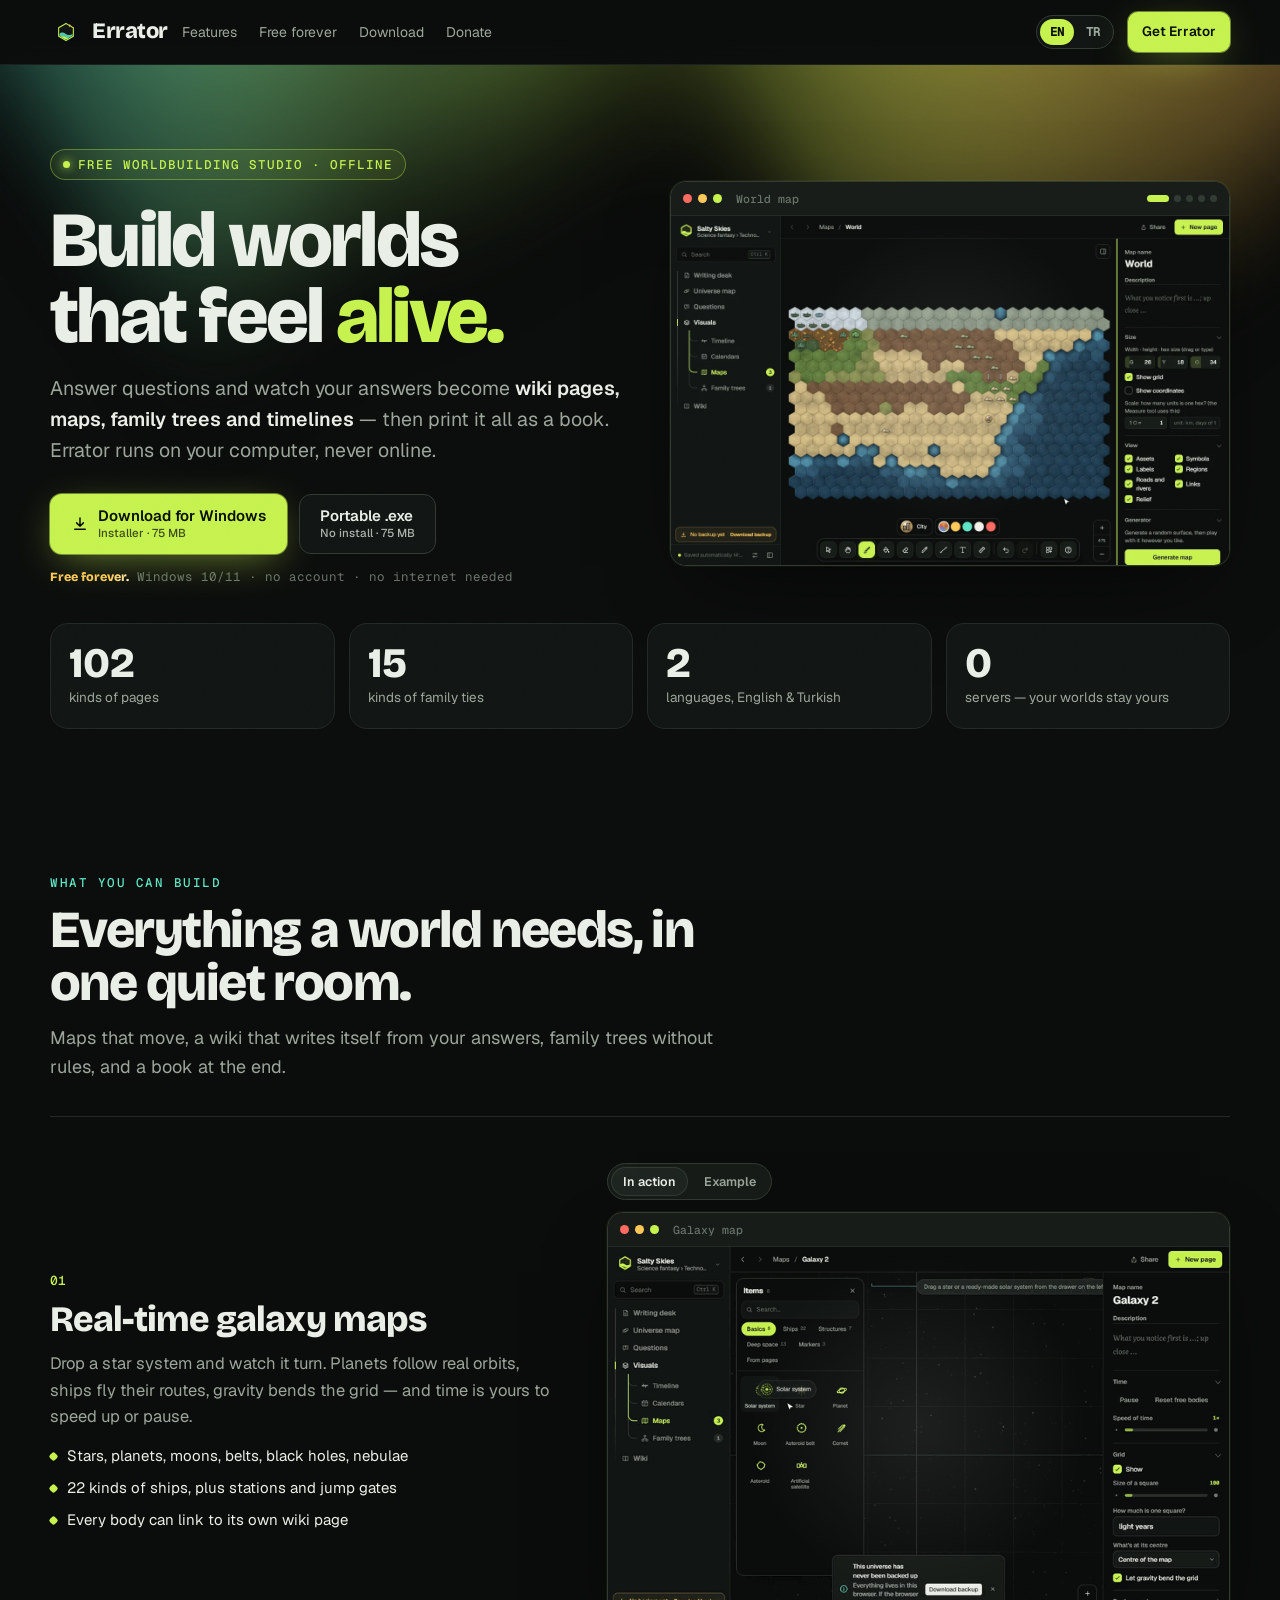
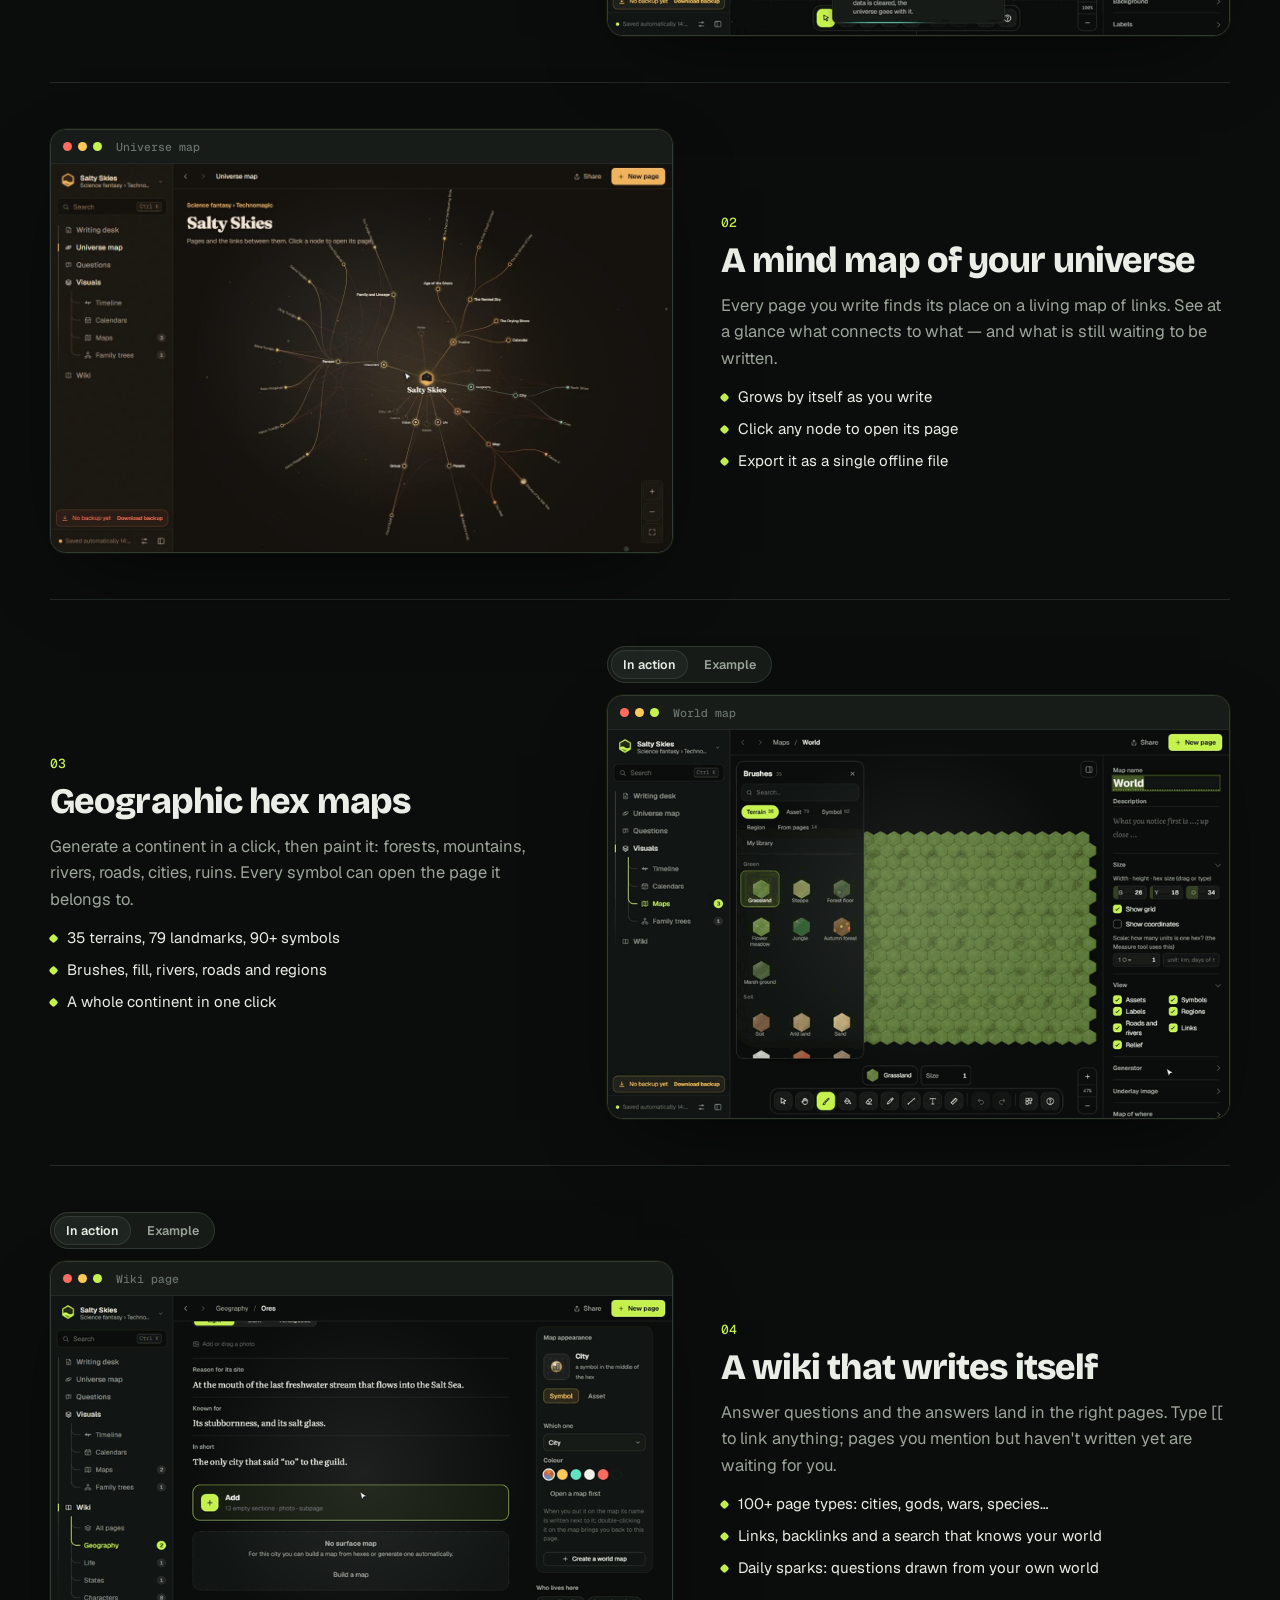
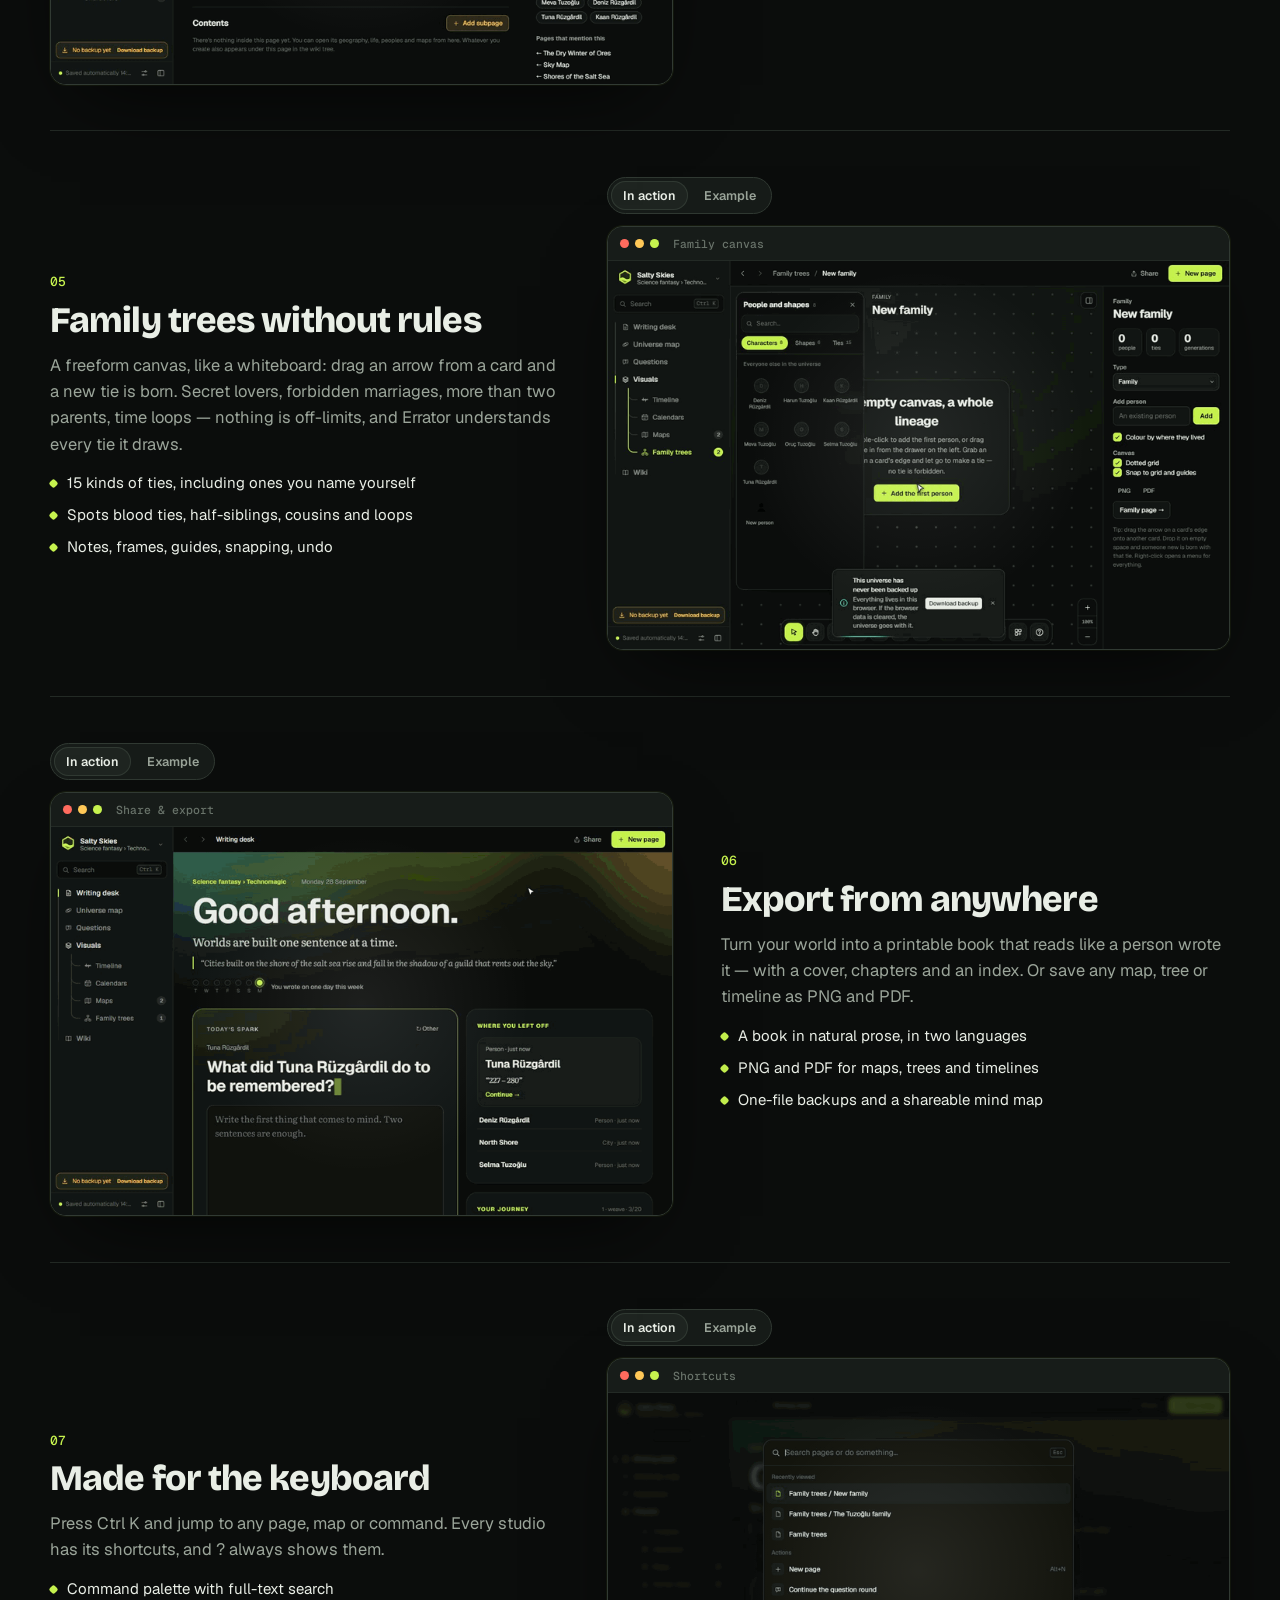
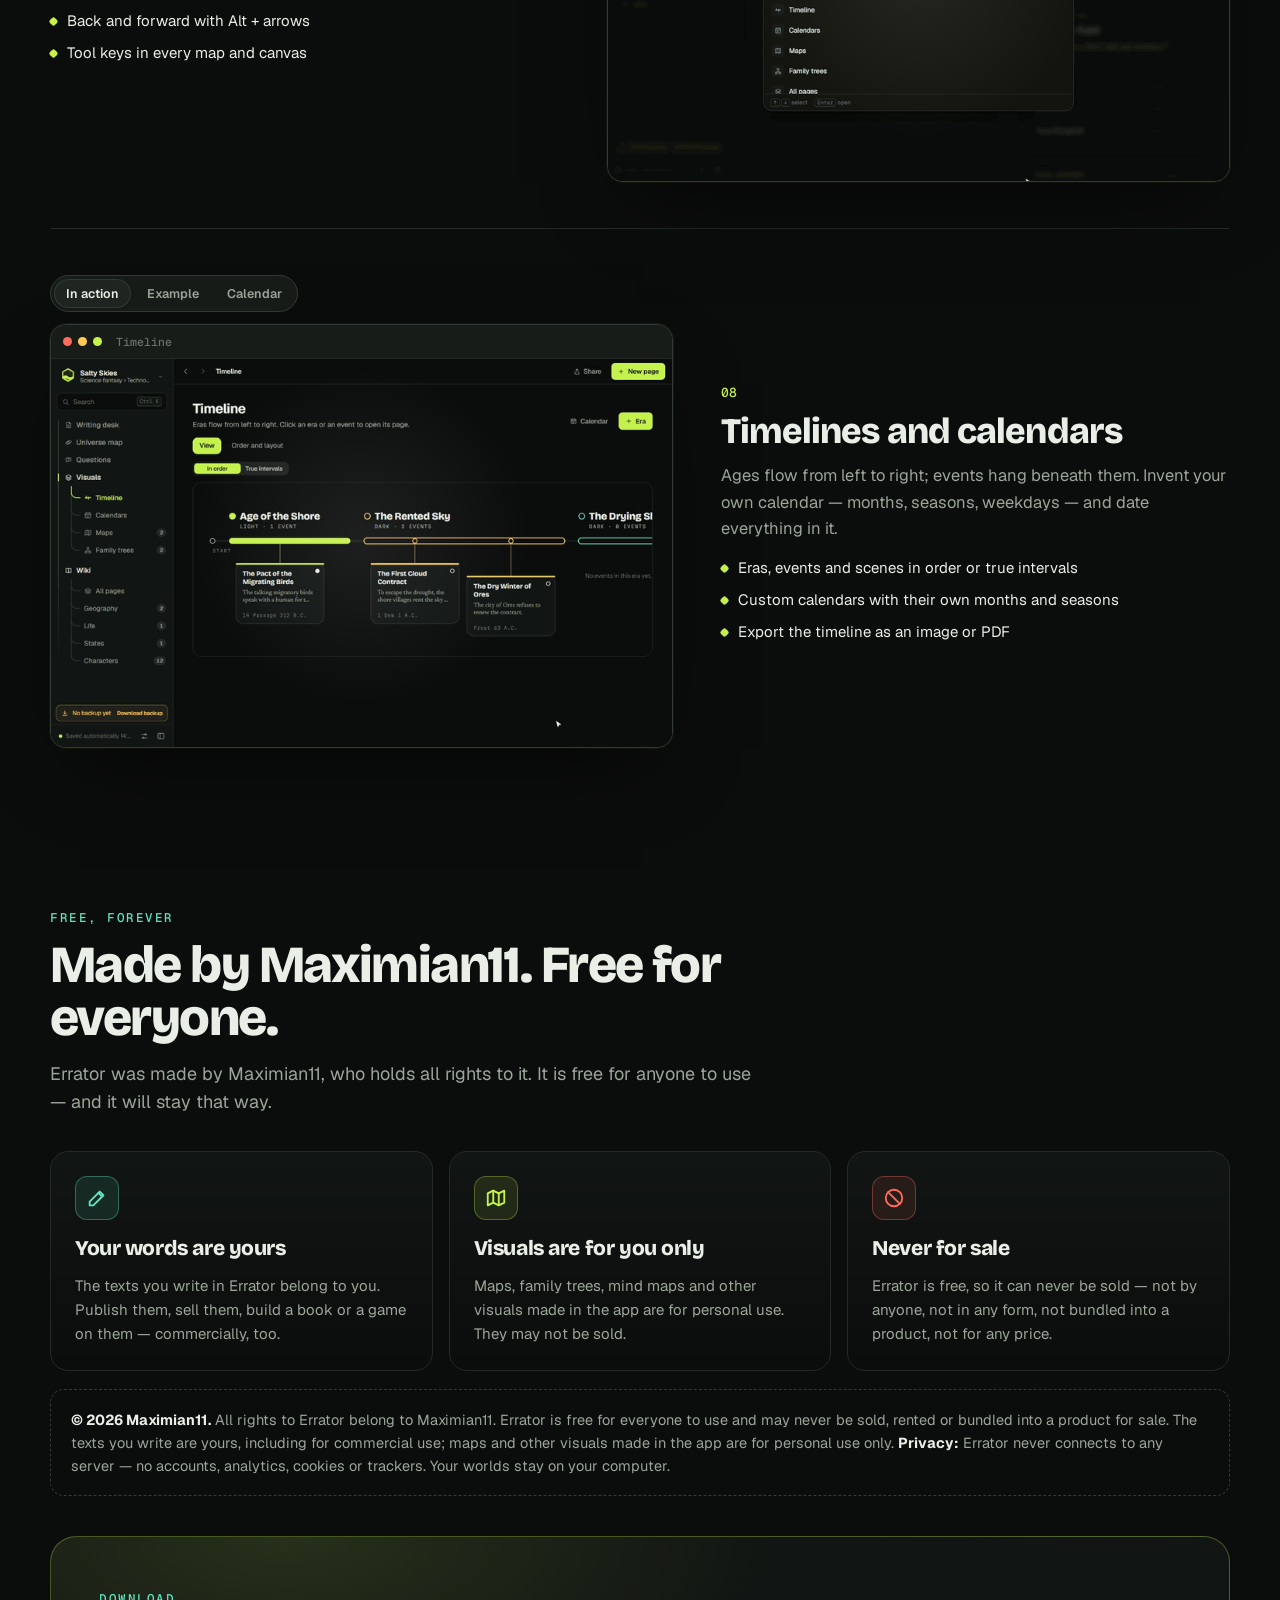
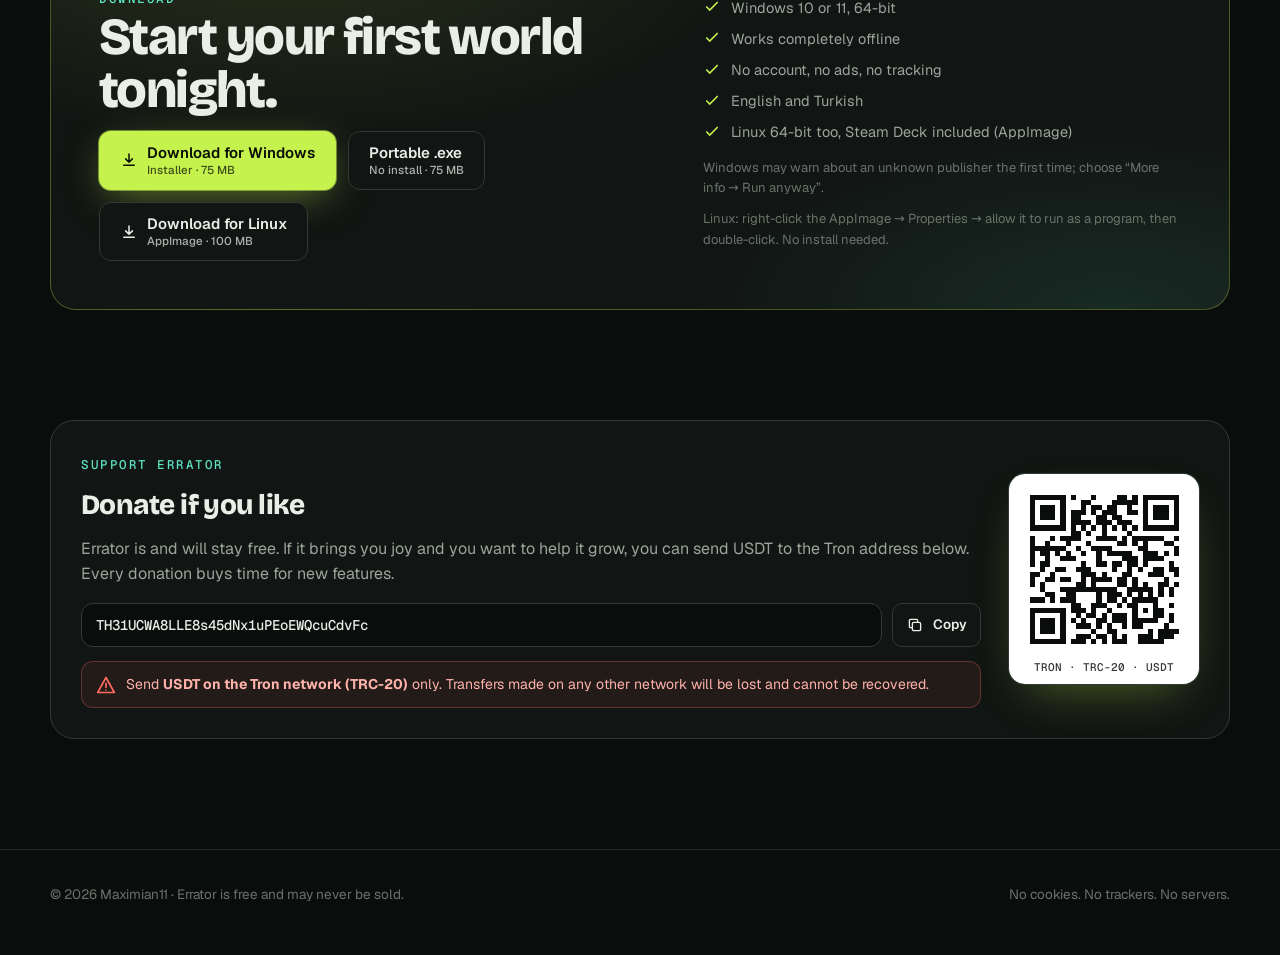
==== commit 07160dde: "Linux (AppImage) indirmesi eklendi Co-Authored-By: Claude Opus 5.5 <noreply@anthropic.com>" ====
--- a/index.html
+++ b/index.html
@@ -32,7 +32,7 @@
 <meta name="twitter:title" content="Errator — Free Worldbuilding App: Maps, Wiki, Family Trees & Timelines">
 <meta name="twitter:description" content="Free offline worldbuilding app for writers and game masters. Build fantasy and sci-fi worlds with real-time galaxy maps, hex world maps, a wiki, freeform family trees, timelines, custom calendars and printable books. Windows, English & Turkish.">
 <meta name="twitter:image" content="https://errator.app/assets/og.png">
-<script type="application/ld+json">{"@context":"https://schema.org","@type":"SoftwareApplication","name":"Errator","alternateName":"Errator Worldbuilding Studio","url":"https://errator.app/","description":"Free offline worldbuilding app for writers and game masters. Build fantasy and sci-fi worlds with real-time galaxy maps, hex world maps, a wiki, freeform family trees, timelines, custom calendars and printable books. Windows, English & Turkish.","applicationCategory":"DesignApplication","applicationSubCategory":"Worldbuilding","operatingSystem":"Windows 10, Windows 11","softwareVersion":"4.0","offers":{"@type":"Offer","price":"0","priceCurrency":"USD"},"isAccessibleForFree":true,"inLanguage":["en","tr"],"author":{"@type":"Person","name":"Maximian11"},"creator":{"@type":"Person","name":"Maximian11"},"copyrightHolder":{"@type":"Person","name":"Maximian11"},"copyrightYear":2026,"downloadUrl":"https://github.com/maximian11/Errator/releases/latest","image":"https://errator.app/assets/og.png","screenshot":["https://errator.app/media/galaxy.webp","https://errator.app/media/geomap.webp","https://errator.app/media/wiki.webp","https://errator.app/media/family.webp","https://errator.app/media/timeline.webp"],"featureList":["Real-time galaxy and star system maps","Hex world map editor with 35 terrains","Self-writing wiki with 100+ page types","Freeform family tree canvas","Timelines and custom calendars","Printable book export (PDF)","Works fully offline"]}</script>
+<script type="application/ld+json">{"@context":"https://schema.org","@type":"SoftwareApplication","name":"Errator","alternateName":"Errator Worldbuilding Studio","url":"https://errator.app/","description":"Free offline worldbuilding app for writers and game masters. Build fantasy and sci-fi worlds with real-time galaxy maps, hex world maps, a wiki, freeform family trees, timelines, custom calendars and printable books. Windows, English & Turkish.","applicationCategory":"DesignApplication","applicationSubCategory":"Worldbuilding","operatingSystem":"Windows 10, Windows 11, Linux","softwareVersion":"4.0","offers":{"@type":"Offer","price":"0","priceCurrency":"USD"},"isAccessibleForFree":true,"inLanguage":["en","tr"],"author":{"@type":"Person","name":"Maximian11"},"creator":{"@type":"Person","name":"Maximian11"},"copyrightHolder":{"@type":"Person","name":"Maximian11"},"copyrightYear":2026,"downloadUrl":"https://github.com/maximian11/Errator/releases/latest","image":"https://errator.app/assets/og.png","screenshot":["https://errator.app/media/galaxy.webp","https://errator.app/media/geomap.webp","https://errator.app/media/wiki.webp","https://errator.app/media/family.webp","https://errator.app/media/timeline.webp"],"featureList":["Real-time galaxy and star system maps","Hex world map editor with 35 terrains","Self-writing wiki with 100+ page types","Freeform family tree canvas","Timelines and custom calendars","Printable book export (PDF)","Works fully offline"]}</script>
 <link rel="stylesheet" href="assets/fonts.css">
 <script>document.documentElement.classList.add("js")</script>
 <style>
@@ -293,13 +293,16 @@
       <div class="cta">
         <a class="btn primary spark magnet" href="downloads/Errator-Setup.exe" download><svg viewBox="0 0 24 24" fill="none" stroke="currentColor" stroke-width="2" stroke-linecap="round" stroke-linejoin="round"><path d="M12 4v11m0 0-4.5-4.5M12 15l4.5-4.5M5 19h14"/></svg><span class="bt"><span data-i="dl.setup">Download for Windows</span><small data-i="dl.setupS">Installer · 75 MB</small></span></a>
         <a class="btn spark" href="downloads/Errator-Portable.exe" download><span class="bt"><span data-i="dl.port">Portable .exe</span><small data-i="dl.portS">No install · 75 MB</small></span></a>
+        <a class="btn spark" href="downloads/Errator-x86_64.AppImage" download><svg viewBox="0 0 24 24" fill="none" stroke="currentColor" stroke-width="2" stroke-linecap="round" stroke-linejoin="round"><path d="M12 4v11m0 0-4.5-4.5M12 15l4.5-4.5M5 19h14"/></svg><span class="bt"><span data-i="dl.linux">Download for Linux</span><small data-i="dl.linuxS">AppImage · 100 MB</small></span></a>
       </div></div>
     <div class="req">
       <div><svg viewBox="0 0 24 24" fill="none" stroke="currentColor" stroke-width="2.2" stroke-linecap="round"><path d="m5 12 4 4 10-10"/></svg><span data-i="d.r1">Windows 10 or 11, 64-bit</span></div>
       <div><svg viewBox="0 0 24 24" fill="none" stroke="currentColor" stroke-width="2.2" stroke-linecap="round"><path d="m5 12 4 4 10-10"/></svg><span data-i="d.r2">Works completely offline</span></div>
       <div><svg viewBox="0 0 24 24" fill="none" stroke="currentColor" stroke-width="2.2" stroke-linecap="round"><path d="m5 12 4 4 10-10"/></svg><span data-i="d.r3">No account, no ads, no tracking</span></div>
       <div><svg viewBox="0 0 24 24" fill="none" stroke="currentColor" stroke-width="2.2" stroke-linecap="round"><path d="m5 12 4 4 10-10"/></svg><span data-i="d.r4">English and Turkish</span></div>
+      <div><svg viewBox="0 0 24 24" fill="none" stroke="currentColor" stroke-width="2.2" stroke-linecap="round"><path d="m5 12 4 4 10-10"/></svg><span data-i="d.r5">Linux 64-bit too, Steam Deck included (AppImage)</span></div>
       <p style="margin:6px 0 0;font-size:13px;color:var(--dim)" data-i="d.smart">Windows may warn about an unknown publisher the first time; choose “More info → Run anyway”.</p>
+      <p style="margin:2px 0 0;font-size:13px;color:var(--dim)" data-i="d.linuxH">Linux: right-click the AppImage → Properties → allow it to run as a program, then double-click. No install needed.</p>
     </div>
   </div>
 </div></section>
@@ -332,7 +335,7 @@
  en:{},
  tr:{"nav.features":"Özellikler","nav.free":"Hep ücretsiz","nav.download":"İndir","nav.donate":"Bağış","nav.get":"Errator'u indir",
   "hero.kick":"Ücretsiz dünya kurma stüdyosu · internetsiz","hero.t1":"Dünyalar kur,","hero.t2":"bırak","hero.lead":"Sorulara cevap ver, cevapların <b>wiki sayfalarına, haritalara, soy ağaçlarına ve zaman çizgilerine</b> dönüşsün — sonra hepsini bir kitap olarak bas. Errator internette değil, senin bilgisayarında çalışır.",
-  "dl.setup":"Windows için indir","dl.setupS":"Kurulum · 75 MB","dl.port":"Taşınabilir .exe","dl.portS":"Kurulumsuz · 75 MB","hero.free":"Sonsuza dek ücretsiz.","hero.note":"Windows 10/11 · hesap yok · internet gerekmez",
+  "dl.setup":"Windows için indir","dl.setupS":"Kurulum · 75 MB","dl.port":"Taşınabilir .exe","dl.portS":"Kurulumsuz · 75 MB","dl.linux":"Linux için indir","dl.linuxS":"AppImage · 100 MB","hero.free":"Sonsuza dek ücretsiz.","hero.note":"Windows 10/11 · hesap yok · internet gerekmez",
   "m.galaxy":"Galaksi haritası · canlı","st.pages":"sayfa türü","st.ties":"akrabalık bağı türü","st.langs":"dil: Türkçe ve İngilizce","st.servers":"sunucu — dünyaların senin",
   "f.eye":"Neler kurabilirsin","f.h":"Bir dünyanın ihtiyacı olan her şey, tek bir sakin odada.","f.p":"Hareket eden haritalar, cevaplarından kendini yazan bir wiki, kuralsız soy ağaçları ve en sonunda bir kitap.",
   "f1.h":"Gerçek zamanlı galaksi haritaları","f1.p":"Bir yıldız sistemi bırak, dönmesini izle. Gezegenler gerçek yörüngelerde döner, gemiler rotalarında uçar, kütleçekimi ızgarayı büker — zamanı hızlandırmak ya da durdurmak senin elinde.",
@@ -349,7 +352,7 @@
   "r1.h":"Kelimelerin senin","r1.p":"Errator'da yazdığın metinler sana aittir. Yayımla, sat, üzerine bir kitap ya da oyun kur — ticari olarak da.","r2.h":"Görseller yalnızca senin için","r2.p":"Uygulamada üretilen haritalar, soy ağaçları, zihin haritaları ve öteki görseller kişisel kullanım içindir. Satılamaz.",
   "r3.h":"Asla satılmaz","r3.p":"Errator ücretsizdir; bu yüzden asla satılamaz — hiç kimse tarafından, hiçbir biçimde, bir ürünün parçası olarak da, hiçbir fiyata.",
   "r.legal":"<b>© 2026 Maximian11.</b> Errator'un bütün hakları Maximian11'e aittir. Errator herkesin ücretsiz kullanımına açıktır; satılamaz, kiralanamaz, satılık bir ürünün parçası yapılamaz. Yazdığın metinler senindir, ticari olarak da kullanabilirsin; uygulamada üretilen haritalar ve öteki görseller yalnızca kişisel kullanım içindir. <b>Gizlilik:</b> Errator hiçbir sunucuya bağlanmaz — hesap, analitik, çerez ya da izleyici yoktur. Dünyaların senin bilgisayarında kalır.",
-  "d.eye":"İndir","d.h":"İlk dünyana bu gece başla.","d.r1":"Windows 10 ya da 11, 64 bit","d.r2":"Tamamen internetsiz çalışır","d.r3":"Hesap yok, reklam yok, izleme yok","d.r4":"Türkçe ve İngilizce","d.smart":"Windows ilk açılışta bilinmeyen yayıncı uyarısı verebilir; “Ek bilgi → Yine de çalıştır”ı seç.",
+  "d.eye":"İndir","d.h":"İlk dünyana bu gece başla.","d.r1":"Windows 10 ya da 11, 64 bit","d.r2":"Tamamen internetsiz çalışır","d.r3":"Hesap yok, reklam yok, izleme yok","d.r4":"Türkçe ve İngilizce","d.smart":"Windows ilk açılışta bilinmeyen yayıncı uyarısı verebilir; “Ek bilgi → Yine de çalıştır”ı seç.","d.r5":"Linux 64 bitte de çalışır, Steam Deck dahil (AppImage)","d.linuxH":"Linux: AppImage dosyasına sağ tıkla → Özellikler → program olarak çalıştırmaya izin ver, sonra çift tıkla. Kurulum gerekmez.",
   "n.eye":"Errator'a destek ol","n.h":"İstersen bağış yapabilirsin","n.p":"Errator ücretsizdir ve öyle kalacak. Sana keyif veriyorsa ve büyümesine yardım etmek istersen, aşağıdaki Tron adresine USDT gönderebilirsin. Her bağış yeni özellikler için zaman demek.",
   "n.copy":"Kopyala","n.warn":"Yalnızca <b>Tron ağı (TRC-20) üzerinden USDT</b> gönder. Başka ağlardan yapılan transferler kaybolur ve geri alınamaz.","n.copied":"Adres kopyalandı","n.nocopy":"Kopyalanamadı; adresi elle seç",
   "ft.free":"Errator ücretsizdir ve asla satılamaz.","ft.priv":"Çerez yok. İzleyici yok. Sunucu yok.","rot":["yaşasınlar.","nefes alsınlar.","büyüsünler.","konuşsunlar."],"title":"Errator — Ücretsiz Dünya Kurma Uygulaması: Harita, Wiki, Soy Ağacı","desc":"Yazarlar ve FRP oyun yöneticileri için ücretsiz, internetsiz dünya kurma uygulaması. Gerçek zamanlı galaksi haritaları, altıgen dünya haritaları, wiki, serbest soy ağaçları, zaman çizgileri, özel takvimler ve basılabilir kitap. Windows, Türkçe ve İngilizce."},
